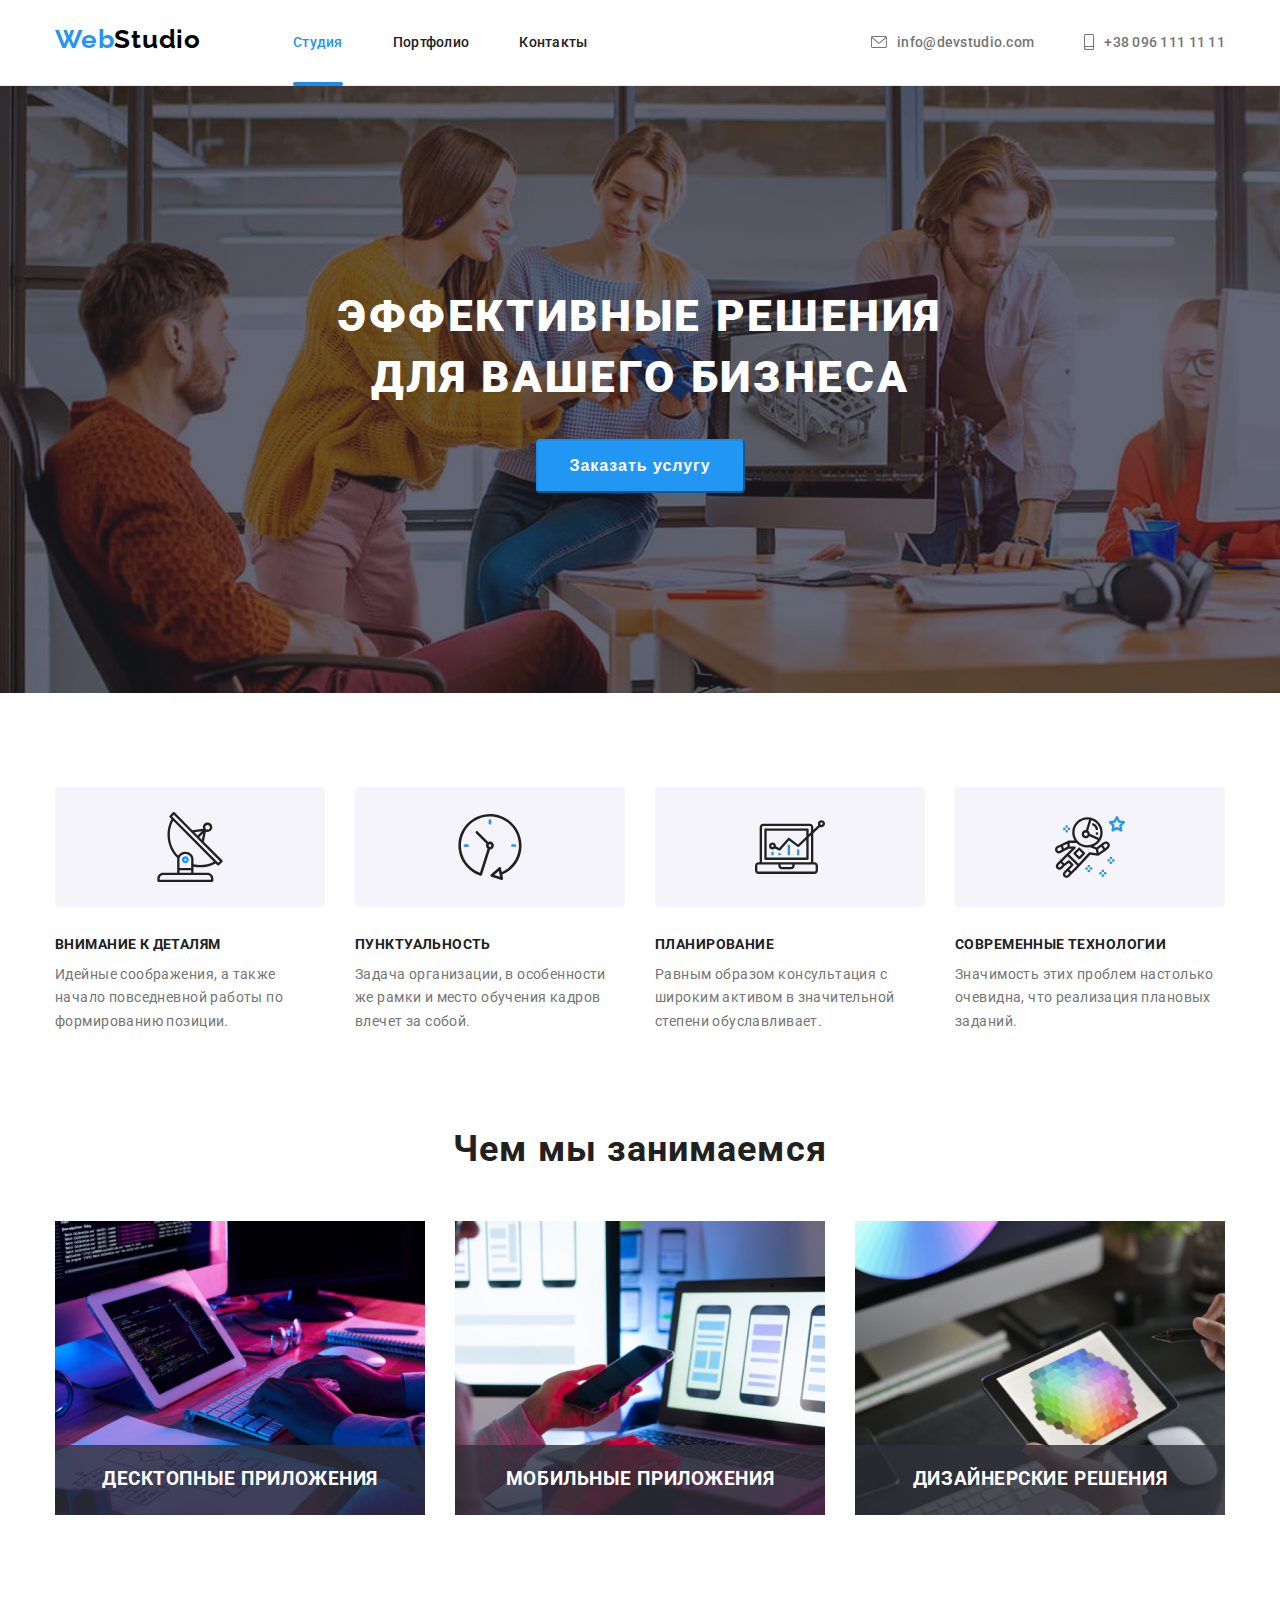
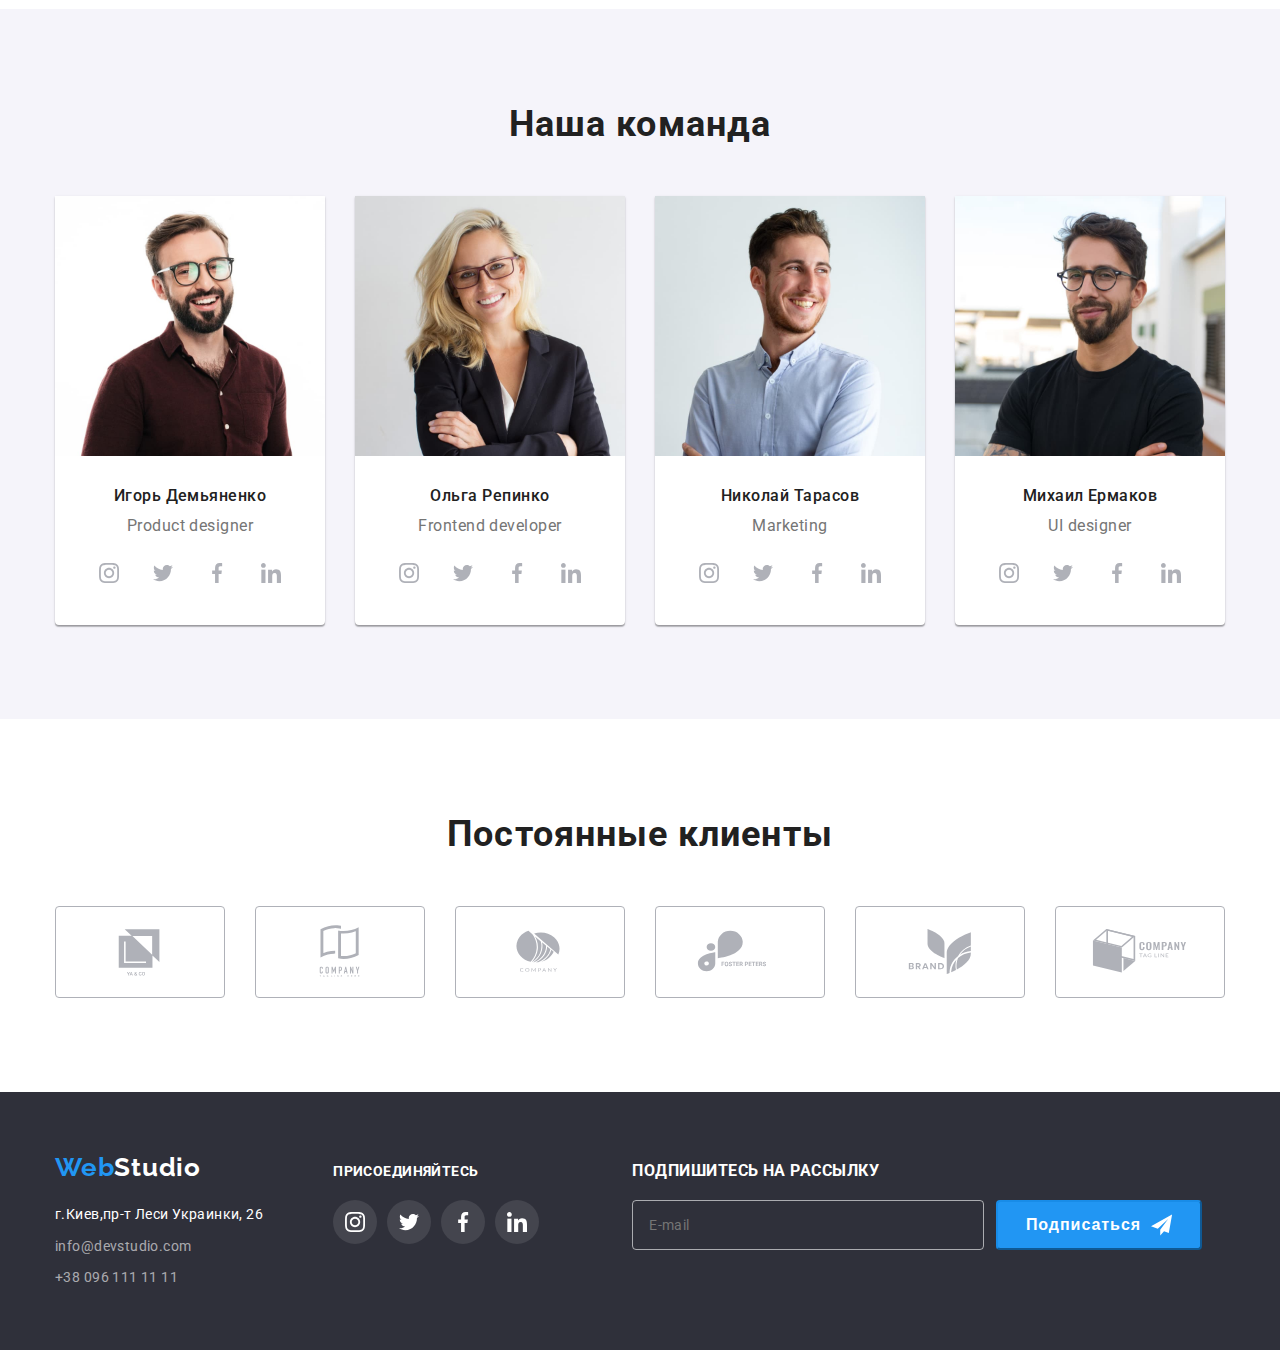
==== index.html @ 0845c8c3 "copy hm6" ====
<!DOCTYPE html>
<html lang="ru">
  <head>
    <meta charset="UTF-8" />
    <meta http-equiv="X-UA-Compatible" content="IE=edge" />
    <meta name="viewport" content="width=device-width, initial-scale=1.0" />
    <title>Студия</title>
    <link rel="preconnect" href="https://fonts.googleapis.com" />
    <link rel="preconnect" href="https://fonts.gstatic.com" crossorigin />
    <link
      href="https://fonts.googleapis.com/css2?family=Raleway:wght@700&family=Roboto:wght@400;500;700;900&display=swap"
      rel="stylesheet"
    />
    <link
      rel="stylesheet"
      href="https://cdnjs.cloudflare.com/ajax/libs/modern-normalize/1.1.0/modern-normalize.min.css"
      integrity="sha512-wpPYUAdjBVSE4KJnH1VR1HeZfpl1ub8YT/NKx4PuQ5NmX2tKuGu6U/JRp5y+Y8XG2tV+wKQpNHVUX03MfMFn9Q=="
      crossorigin="anonymous"
      referrerpolicy="no-referrer"
    />
    <link rel="stylesheet" href="./css/styles.css" />
  </head>

  <body>
    <!-- HEADER and Navigation-->
    <header class="header">
      <div class="container header-container">
        <nav class="navigation">
          <a href="./index.html" lang="en" class="logo logo-accent"
            >Web<span class="logo-black-color">Studio</span></a
          >

          <ul class="navigation-list list">
            <li class="navigation-list-item">
              <a href="./index.html" class="navigation-link link active"
                >Студия</a
              >
            </li>
            <li class="navigation-list-item">
              <a href="./portfolio.html" class="navigation-link link"
                >Портфолио</a
              >
            </li>
            <li class="navigation-list-item">
              <a href="/" class="navigation-link link">Контакты</a>
            </li>
          </ul>
        </nav>
        <ul class="contacts-list list">
          <li class="contact-mail">
            <a href="mailto:info@devstudio.com" class="contact-mail-link link">
              <svg class="mail-icon" width="16" height="12">
                <use href="./images/sprite.svg#icon-envelope-hover-1"></use>
              </svg>
              info@devstudio.com</a
            >
          </li>
          <li class="contact-telephon">
            <a href="tel:+380961111111" class="contact-telephon-link link">
              <svg class="mail-icon" width="10" height="16">
                <use href="./images/sprite.svg#icon-smartphone"></use>
              </svg>
              +38 096 111 11 11</a
            >
          </li>
        </ul>
      </div>
    </header>
    <main>
      <!-- Hero section -->
      <section class="hero">
        <div class="container">
          <h1 class="main-title">
            Эффективные решения <br />
            для вашего бизнеса
          </h1>
          <button type="button" class="modal-button" data-modal-open>
            Заказать услугу
          </button>
        </div>
      </section>
      <!-- description section -->
      <section class="description section">
        <div class="container">
          <h2 class="visually-hidden">Особенности</h2>
          <ul class="description-list list">
            <li class="description-list-item">
              <div class="description-image">
                <svg class="description-icon" width="70" height="70">
                  <use href="./images/sprite.svg#icon-antenna-1-1"></use>
                </svg>
              </div>
              <h3 class="description-second-title">Внимание к деталям</h3>
              <p class="description-text">
                Идейные соображения, а также начало повседневной работы по
                формированию позиции.
              </p>
            </li>
            <li class="description-list-item">
              <div class="description-image">
                <svg class="description-icon" width="66" height="70">
                  <use href="./images/sprite.svg#icon-clock-1"></use>
                </svg>
              </div>
              <h3 class="description-second-title">Пунктуальность</h3>
              <p class="description-text">
                Задача организации, в особенности же рамки и место обучения
                кадров влечет за собой.
              </p>
            </li>
            <li class="description-list-item">
              <div class="description-image">
                <svg class="description-icon" width="70" height="70">
                  <use href="./images/sprite.svg#icon-diagram-1"></use>
                </svg>
              </div>
              <h3 class="description-second-title">Планирование</h3>
              <p class="description-text">
                Равным образом консультация с широким активом в значительной
                степени обуславливает.
              </p>
            </li>
            <li class="description-list-item">
              <div class="description-image">
                <svg class="description-icon" width="70" height="70">
                  <use href="./images/sprite.svg#icon-astronaut-1"></use>
                </svg>
              </div>
              <h3 class="description-second-title">Современные технологии</h3>
              <p class="description-text">
                Значимость этих проблем настолько очевидна, что реализация
                плановых заданий.
              </p>
            </li>
          </ul>
        </div>
      </section>
      <!-- About us -->
      <section class="about section">
        <div class="container">
          <h2 class="about-title">Чем мы занимаемся</h2>
          <ul class="about-list list">
            <li class="about-list-photo">
              <a href="" class="about-link">
                <img
                  class="about-img"
                  src="./images/box1.jpg"
                  width="370"
                  alt="Десктопные приложения"
                />

                <h3 class="about-overlay">Десктопные приложения</h3>
              </a>
            </li>
            <li class="about-list-photo">
              <a href="" class="about-link">
                <img
                  class="about-img"
                  src="./images/box2.jpg"
                  width="370"
                  alt="Мобильные приложения"
                />

                <h3 class="about-overlay">Мобильные приложения</h3>
              </a>
            </li>
            <li class="about-list-photo">
              <a href="" class="about-link">
                <img
                  class="about-img"
                  src="./images/box3.jpg"
                  width="370"
                  alt="Вебдизайн"
                />

                <h3 class="about-overlay">Дизайнерские решения</h3>
              </a>
            </li>
          </ul>
        </div>
      </section>
      <!-- Team members -->
      <section class="team section">
        <div class="container">
          <h2 class="team-title">Наша команда</h2>
          <ul class="team-list list">
            <li class="team-member-photo">
              <img
                src="./images/img1.jpg"
                width="270"
                height="260"
                alt="Фотография сотрудника"
              />
              <div class="team-under-photo-content">
                <h3 class="team-member-name">Игорь Демьяненко</h3>
                <p lang="en" class="team-member-profesion">Product designer</p>
                <div>
                  <ul class="social-icon-in-card list">
                    <li class="social-icon-item">
                      <a class="social-icon-link" href="">
                        <svg class="social-icon" width="20" height="20">
                          <use
                            href="./images/sprite.svg#icon-instagram-2"
                          ></use>
                        </svg>
                      </a>
                    </li>
                    <li class="social-icon-item">
                      <a class="social-icon-link" href="">
                        <svg class="social-icon" width="20" height="20">
                          <use href="./images/sprite.svg#icon-twitter-1"></use>
                        </svg>
                      </a>
                    </li>
                    <li class="social-icon-item">
                      <a class="social-icon-link" href="">
                        <svg class="social-icon" width="20" height="20">
                          <use
                            href="./images/sprite.svg#icon-facebook-1-1"
                          ></use>
                        </svg>
                      </a>
                    </li>

                    <li class="social-icon-item">
                      <a class="social-icon-link" href="">
                        <svg class="social-icon" width="20" height="20">
                          <use href="./images/sprite.svg#icon-linkedin-1"></use>
                        </svg>
                      </a>
                    </li>
                  </ul>
                </div>
              </div>
            </li>
            <li class="team-member-photo">
              <img
                src="./images/img2.jpg"
                width="270"
                height="260"
                alt="Фотография сотрудника"
              />
              <div class="team-under-photo-content">
                <h3 class="team-member-name">Ольга Репинко</h3>
                <p lang="en" class="team-member-profesion">
                  Frontend developer
                </p>
                <div>
                  <ul class="social-icon-in-card list">
                    <li class="social-icon-item">
                      <a class="social-icon-link" href="">
                        <svg class="social-icon" width="20" height="20">
                          <use
                            href="./images/sprite.svg#icon-instagram-2"
                          ></use>
                        </svg>
                      </a>
                    </li>
                    <li class="social-icon-item">
                      <a class="social-icon-link" href="">
                        <svg class="social-icon" width="20" height="20">
                          <use href="./images/sprite.svg#icon-twitter-1"></use>
                        </svg>
                      </a>
                    </li>
                    <li class="social-icon-item">
                      <a class="social-icon-link" href="">
                        <svg class="social-icon" width="20" height="20">
                          <use
                            href="./images/sprite.svg#icon-facebook-1-1"
                          ></use>
                        </svg>
                      </a>
                    </li>

                    <li class="social-icon-item">
                      <a class="social-icon-link" href="">
                        <svg class="social-icon" width="20" height="20">
                          <use href="./images/sprite.svg#icon-linkedin-1"></use>
                        </svg>
                      </a>
                    </li>
                  </ul>
                </div>
              </div>
            </li>
            <li class="team-member-photo">
              <img
                src="./images/img3.jpg"
                width="270"
                height="260"
                alt="Фотография сотрудника"
              />
              <div class="team-under-photo-content">
                <h3 class="team-member-name">Николай Тарасов</h3>
                <p lang="en" class="team-member-profesion">Marketing</p>
                <div>
                  <ul class="social-icon-in-card list">
                    <li class="social-icon-item">
                      <a class="social-icon-link" href="">
                        <svg class="social-icon" width="20" height="20">
                          <use
                            href="./images/sprite.svg#icon-instagram-2"
                          ></use>
                        </svg>
                      </a>
                    </li>
                    <li class="social-icon-item">
                      <a class="social-icon-link" href="">
                        <svg class="social-icon" width="20" height="20">
                          <use href="./images/sprite.svg#icon-twitter-1"></use>
                        </svg>
                      </a>
                    </li>
                    <li class="social-icon-item">
                      <a class="social-icon-link" href="">
                        <svg class="social-icon" width="20" height="20">
                          <use
                            href="./images/sprite.svg#icon-facebook-1-1"
                          ></use>
                        </svg>
                      </a>
                    </li>

                    <li class="social-icon-item">
                      <a class="social-icon-link" href="">
                        <svg class="social-icon" width="20" height="20">
                          <use href="./images/sprite.svg#icon-linkedin-1"></use>
                        </svg>
                      </a>
                    </li>
                  </ul>
                </div>
              </div>
            </li>
            <li class="team-member-photo">
              <img
                src="./images/img4.jpg"
                width="270"
                height="260"
                alt="Фотография сотрудника"
              />
              <div class="team-under-photo-content">
                <h3 class="team-member-name">Михаил Ермаков</h3>
                <p lang="en" class="team-member-profesion">UI designer</p>
                <ul class="social-icon-in-card list">
                  <li class="social-icon-item">
                    <a class="social-icon-link" href="">
                      <svg class="social-icon" width="20" height="20">
                        <use href="./images/sprite.svg#icon-instagram-2"></use>
                      </svg>
                    </a>
                  </li>
                  <li class="social-icon-item">
                    <a class="social-icon-link" href="">
                      <svg class="social-icon" width="20" height="20">
                        <use href="./images/sprite.svg#icon-twitter-1"></use>
                      </svg>
                    </a>
                  </li>
                  <li class="social-icon-item">
                    <a class="social-icon-link" href="">
                      <svg class="social-icon" width="20" height="20">
                        <use href="./images/sprite.svg#icon-facebook-1-1"></use>
                      </svg>
                    </a>
                  </li>

                  <li class="social-icon-item">
                    <a class="social-icon-link" href="">
                      <svg class="social-icon" width="20" height="20">
                        <use href="./images/sprite.svg#icon-linkedin-1"></use>
                      </svg>
                    </a>
                  </li>
                </ul>
              </div>
            </li>
          </ul>
        </div>
      </section>
      <!-- Our clients section -->

      <section class="our-clients section">
        <div class="container">
          <h2 class="our-clients-title">Постоянные клиенты</h2>

          <ul class="clients-list list">
            <li class="client-icon-item">
              <a class="client-icon-link" href="">
                <svg class="client-icon" width="106" height="60">
                  <use href="./images/sprite.svg#icon-Logo1"></use>
                </svg>
              </a>
            </li>
            <li class="client-icon-item">
              <a class="client-icon-link" href="">
                <svg class="client-icon" width="106" height="60">
                  <use href="./images/sprite.svg#icon-Logo2"></use>
                </svg>
              </a>
            </li>
            <li class="client-icon-item">
              <a class="client-icon-link" href="">
                <svg class="client-icon" width="106" height="60">
                  <use href="./images/sprite.svg#icon-Logo3"></use>
                </svg>
              </a>
            </li>
            <li class="client-icon-item">
              <a class="client-icon-link" href="">
                <svg class="client-icon" width="106" height="60">
                  <use href="./images/sprite.svg#icon-Logo4"></use>
                </svg>
              </a>
            </li>

            <li class="client-icon-item">
              <a class="client-icon-link" href="">
                <svg class="client-icon" width="106" height="60">
                  <use href="./images/sprite.svg#icon-Logo5"></use>
                </svg>
              </a>
            </li>

            <li class="client-icon-item">
              <a class="client-icon-link" href="">
                <svg class="client-icon" width="106" height="60">
                  <use href="./images/sprite.svg#icon-Logo6"></use>
                </svg>
              </a>
            </li>
          </ul>
        </div>
      </section>
    </main>
    <!-- Footer -->
    <footer class="footer">
      <div class="footer-container container">
        <div>
          <a href="./index.html" lang="en" class="logo-footer link logo-accent"
            >Web<span class="logo-white-color">Studio</span></a
          >

          <address class="footer-address">
            <ul class="address-list list">
              <li class="address-link">
                <a href="https://goo-gl.me/G8uBm" class="address link"
                  >г.Киев,пр-т Леси Украинки, 26</a
                >
              </li>
              <li class="mail">
                <a
                  href="mailto:info@devstudio.com"
                  class="footer-contact-mail-link link"
                  >info@devstudio.com</a
                >
              </li>
              <li class="phone-number">
                <a href="tel:+380961111111" class="phone-number link"
                  >+38 096 111 11 11</a
                >
              </li>
            </ul>
          </address>
        </div>
        <div class="footer-social">
          <p class="footer-social-title">ПРИСОЕДИНЯЙТЕСЬ</p>

          <ul class="social-icon-in-card list">
            <li class="footer-social-icon-item">
              <a class="footer-social-icon-link" href="">
                <svg class="footer-social-icon" width="20" height="20">
                  <use href="./images/sprite.svg#icon-instagram-2"></use>
                </svg>
              </a>
            </li>
            <li class="social-icon-item">
              <a class="footer-social-icon-link" href="">
                <svg class="footer-social-icon" width="20" height="20">
                  <use href="./images/sprite.svg#icon-twitter-1"></use>
                </svg>
              </a>
            </li>
            <li class="social-icon-item">
              <a class="footer-social-icon-link" href="">
                <svg class="footer-social-icon" width="20" height="20">
                  <use href="./images/sprite.svg#icon-facebook-1-1"></use>
                </svg>
              </a>
            </li>

            <li class="social-icon-item">
              <a class="footer-social-icon-link" href="">
                <svg class="footer-social-icon" width="20" height="20">
                  <use href="./images/sprite.svg#icon-linkedin-1"></use>
                </svg>
              </a>
            </li>
          </ul>
        </div>
        <div class="footer-form-mail-container">
          <form class="">
            <p class="footer-form-title">Подпишитесь на рассылку</p>
            <div class="footer-form-container">
              <input
                name="email"
                class="footer-contact-form-input"
                type="email"
                id="email"
                placeholder="E-mail"
              />
              <button class="footer-btn-submit" type="submit">
                Подписаться

                <svg class="footer-btn-icon" width="24" height="22">
                  <use href="./images/sprite.svg#icon-icon-send"></use>
                </svg>
              </button>
            </div>
          </form>
        </div>
      </div>
    </footer>

    <!-- BACKDROP-MODAL-BATTON -->
    <div class="backdrop is-hidden" data-modal>
      <div class="modal">
        <button type="button" class="modal-close-btn" data-modal-close>
          <svg class="modal-close-icon" width="18" height="18">
            <use href="./images/sprite.svg#close-icon"></use>
          </svg>
        </button>

        <form class="contact-form">
          <p class="contact-form-main-title">
            Оставьте свои данные, мы вам перезвоним
          </p>
          <label class="contact-form-field">
            <span class="contact-form-title">Имя</span>
            <span class="contact-form-input-wrapper">
              <input name="user_name" class="contact-form-input" type="text" />
              <svg class="user-name-icon" width="18" height="18">
                <use href="./images/sprite.svg#icon-person-form"></use>
              </svg>
            </span>
          </label>
          <label class="contact-form-field">
            <span class="contact-form-title">Телефон</span>
            <span class="contact-form-input-wrapper">
              <input name="user_phone" class="contact-form-input" type="tel" />
              <svg class="user-name-icon" width="18" height="18">
                <use href="./images/sprite.svg#icon-phone-contact-form"></use>
              </svg>
            </span>
          </label>

          <label class="contact-form-field">
            <span class="contact-form-title">Почта</span>
            <span class="contact-form-input-wrapper">
              <input name="email" class="contact-form-input" type="email" />
              <svg class="user-name-icon" width="18" height="18">
                <use href="./images/sprite.svg#icon-mail-contact"></use>
              </svg>
            </span>
          </label>
          <label class="contact-form-textarea">
            <span class="contact-form-textarea-text">Комментарий</span>
            <textarea
              name="user_message"
              class="contact-form-message"
              placeholder="Введите текст"
            ></textarea>
          </label>
          <div class="contact-form-checkbox-wrapper">
            <input
              name="accept-policy"
              type="checkbox"
              class="contact-form-checkbox visually-hidden"
              id="policy-checkbox"
              required
            />
            <label for="policy-checkbox" class="contact-form-checkbox-label">
              Соглашаюсь с рассылкой и принимаю &nbsp;<a
                href=""
                class="contact-checkbox-agreement"
                >Условия договора</a
              >
            </label>
          </div>

          <button type="submit" class="contact-form-btn">Отправить</button>
        </form>
      </div>
    </div>
    <script src="./js/modal.js"></script>
  </body>
</html>
---- css/styles.css ----
html {
  box-sizing: border-box;
}

*,
*::before,
*::after {
  box-sizing: inherit;
}

:root {
  --main-text-color: #212121;
  --text-color: #757575;
  --accent-text-color: #2196f3;
  --accent-hover-color: #188ce8;
  --white-text-color: #ffffff;
  --button-bg-grey-color: #f5f4fa;
  --main-bg-color: #fffffff;
  --secondary-bg-color: #f5f4fa;
  --bg-grey-color: #2f303a;
  --border-color: #eeeeee;
  --social-icon-color: #afb1b8;
  --social-bg-lighte-color: #fff;
}

body {
  margin: 0;
  color: var(--main-text-color);
  font-family: Roboto, sans-serif;
}

h1,
h2,
h3,
p {
  margin-top: 0;
  margin-bottom: 0;
}

ul,
ol {
  margin-top: 0;
  margin-bottom: 0;
  padding-left: 0;
}

img {
  display: block;
  max-width: 100%;
  height: auto;
}

.list {
  list-style: none;
}

.link {
  text-decoration: none;
}

.container {
  width: 1200px;
  padding-left: 15px;
  padding-right: 15px;
  margin-left: auto;
  margin-right: auto;
}

.section {
  padding-top: 94px;
  padding-bottom: 94px;
}

/* section header */
.header {
  border-bottom: 1px solid #ececec;
}

.header-container {
  display: flex;
  align-items: center;
}

.navigation {
  display: flex;
}

.navigation-list {
  display: flex;
  align-items: center;
}

.navigation-link {
  padding-top: 32px;
  padding-bottom: 32px;
}

.logo {
  font-family: Raleway, sans-serif;
  font-weight: 700;
  font-size: 26px;
  line-height: 1.19;
  text-decoration: none;
  letter-spacing: 0.03em;
  margin-right: 92px;
  padding-top: 24px;
  padding-bottom: 24px;
}

.logo-accent {
  color: var(--accent-text-color);
  transition: color 250ms cubic-bezier(0.4, 0, 0.2, 1);
}

.logo-accent:hover {
  color: var(--accent-hover-color);
}

.logo-black-color {
  color: #000000;
}

.navigation-link {
  font-weight: 500;
  font-size: 14px;
  line-height: 1.4;
  letter-spacing: 0.02em;
  color: var(--main-text-color);
  transition: color 250ms cubic-bezier(0.4, 0, 0.2, 1);
}

.active {
  color: var(--accent-text-color);

}

.navigation-link:hover {
  color: var(--accent-text-color);
}

.navigation-link:focus {
  color: var(--accent-text-color);
}

.navigation-list-item:not(:last-child) {
  margin-right: 50px;
}

.navigation-list-item {
  display: block;
  position: relative;
  padding-top: 32px;
  padding-bottom: 32px;

}

.navigation-link.active::after {
  content: "";
  display: block;
  position: absolute;
  bottom: 0;
  left: 0;
  width: 100%;
  height: 4px;
  background-color: var(--accent-hover-color);
  border-radius: 2px;
  transform: translateY(1px);
}

.contacts-list {
  display: flex;
  align-items: center;
  margin-left: auto;
}

.contact-mail {
  display: flex;
  align-items: center;
  margin-right: 50px;

}

.contact-telephon {
  display: flex;
  display: block;
  box-sizing: border-box;
  align-items: center;
}

.contact-telephon-link {
  display: flex;
  justify-content: center;
  align-items: center;
  font-weight: 500;
  font-size: 14px;
  line-height: 1.4;
  letter-spacing: 0.02em;
  color: var(--text-color);
  padding-top: 32px;
  padding-bottom: 32px;
  transition: color 250ms cubic-bezier(0.4, 0, 0.2, 1);
}

.contact-mail-link {
  display: flex;
  justify-content: center;
  align-items: center;
  font-weight: 500;
  font-size: 14px;
  line-height: 1.4;
  letter-spacing: 0.02em;
  color: var(--text-color);
  padding-top: 32px;
  padding-bottom: 32px;
  transition: color 250ms cubic-bezier(0.4, 0, 0.2, 1);
}

.mail-icon {

  margin-right: 10px;
  fill: currentColor;
}

.contact-mail-link:hover,
:focus {
  color: var(--accent-text-color);
}

.contact-telephon-link:hover,
:focus {
  color: var(--accent-text-color);
}

/* hero section */
.hero {
  max-width: 1600px;
  margin-top: 0;
  margin-left: auto;
  margin-right: auto;
  padding: 200px 0;
  background-image: linear-gradient(rgba(47, 48, 58, 0.4),
      rgba(47, 48, 58, 0.4)),
    url("../images/Img5.jpg");
  background-size: cover;
  background-color: #c4c4c4;
}

.main-title {
  font-weight: 900;
  font-size: 44px;
  line-height: 1.4;
  text-align: center;
  letter-spacing: 0.06em;
  text-transform: uppercase;
  color: var(--white-text-color);
  min-width: 696px;
  margin-bottom: 30px;
}

.modal-button {
  min-width: 200px;
  padding: 10px 32px;
  font-weight: 700;
  font-size: 16px;
  line-height: 1.9;
  align-items: center;
  text-align: center;
  letter-spacing: 0.06em;
  color: var(--white-text-color);
  background-color: var(--accent-text-color);
  cursor: pointer;
  border-radius: 4px;
  border-color: var(--accent-hover-color);
  display: flex;
  margin-left: auto;
  margin-right: auto;
  transition: background-color 250ms cubic-bezier(0.4, 0, 0.2, 1);
}

.modal-button:hover {
  background-color: var(--accent-hover-color);
}

/* description section */

.description-second-title {
  font-weight: 700;
  font-size: 14px;
  line-height: 1.1;
  letter-spacing: 0.03em;
  text-transform: uppercase;
  color: var(--main-text-color);
  margin-bottom: 10px;
}

.description-image {

  display: block;
  display: flex;
  justify-content: center;
  align-items: center;
  width: 270px;
  height: 120px;
  background-color: var(--secondary-bg-color);
  border-radius: 4px;
  margin-bottom: 30px;
}

.description-text {
  font-size: 14px;
  line-height: 1.7;
  letter-spacing: 0.03em;
  color: var(--text-color);
}

.description-list {
  display: flex;
}

.description-list-item {

  flex-basis: calc((100% - 120px) / 4);
}

.description-list-item:last-child {
  margin-right: 0px;
}

.description-list-item:not(:last-child) {
  margin-right: 30px;
}

/* SECTION ABOUT */

.about {
  padding-top: 0;
}

.about-title,
.team-title,
.our-clients-title {
  font-weight: 700;
  font-size: 36px;
  line-height: 1.2;
  text-align: center;
  letter-spacing: 0.03em;
  color: var(--main-text-color);
  margin-bottom: 50px;
}

.about-list {
  display: flex;
  justify-content: space-between;
  cursor: pointer;
}

.about-img {
  display: block;
  max-width: 100%;
  height: auto;

}

.about-list-photo:not(:last-child) {
  margin-right: 30px;
}

.about-list-photo {
  position: relative;
}

.about-overlay {
  position: absolute;
  display: flex;
  justify-content: center;
  align-items: center;
  width: 100%;
  height: 70px;
  bottom: 0;
  font-style: normal;
  font-weight: 700;
  line-height: 1.14;
  text-align: center;
  letter-spacing: 0.03em;
  text-transform: uppercase;
  color: var(--white-text-color);
  background: rgba(47, 48, 58, 0.8);
}

/* team members */
.team-list {
  display: flex;
  flex-wrap: wrap;
  margin-left: -30px;
  margin-top: -30px;
  padding: 0;
}

.team-member-photo {
  flex-basis: calc((100% - 120px) / 4);
  margin-left: 30px;
  margin-top: 30px;
  background-color: white;
  box-shadow: 0px 1px 3px rgba(0, 0, 0, 0.12), 0px 1px 1px rgba(0, 0, 0, 0.14),
    0px 2px 1px rgba(0, 0, 0, 0.2);
  border-radius: 0px 0px 4px 4px;
}

.team-teatle {
  margin-bottom: 50px;
}

.team-member-name {
  font-weight: 500;
  font-size: 16px;
  line-height: 1.2;
  letter-spacing: 0.03em;
  text-align: center;
  color: var(--main-text-color);
  margin-bottom: 10px;
}

.team-member-profesion {
  font-size: 16px;
  line-height: 1.2;
  letter-spacing: 0.03em;
  text-align: center;
  color: var(--text-color);
  margin-bottom: 16px;
}

.team-under-photo-content {
  padding: 30px 32px;
}

.team {
  background-color: var(--secondary-bg-color);
}

.social-icon-in-card {
  display: flex;
  width: 206px;
  margin: 0 auto;
  justify-content: space-between;
}

.social-icon-link {
  display: flex;
  justify-content: center;
  align-items: center;
  width: 44px;
  height: 44px;
  background-color: var(--white-text-color);
  border-radius: 50%;
  color: var(--social-icon-color);
  transition: color 250ms cubic-bezier(0.4, 0, 0.2, 1), background-color 250ms cubic-bezier(0.4, 0, 0.2, 1);
}

.social-icon {
  fill: currentColor;
}

.social-icon-link:hover,
.social-icon-link:focus {
  color: var(--white-text-color);
  background-color: var(--accent-hover-color);
}

/* our clients section */
.clients-list {
  display: flex;
  justify-content: space-between;
}

.client-icon-link {
  display: flex;
  justify-content: center;
  align-items: center;
  width: 170px;
  height: 92px;
  align-items: center;
  color: var(--social-icon-color);
  border: 1px solid var(--social-icon-color);
  border-radius: 4px;
  transition: color 250ms cubic-bezier(0.4, 0, 0.2, 1), border 250ms cubic-bezier(0.4, 0, 0.2, 1);
}

.client-icon {
  fill: currentColor;
}

.client-icon-link:hover,
.client-icon-link:focus {
  color: var(--accent-hover-color);
  border: 1px solid var(--accent-hover-color);
}


.client-icon-item:not(:last-child) {
  margin-right: 30px;
}

/* footer */
.footer {
  padding: 60px 0;
  background-color: var(--bg-grey-color);

}

.footer-container {
  display: flex;
  align-items: baseline;
  padding: 0 15px;
  margin: 0 auto;
}

.address {
  font-size: 14px;
  line-height: 1.7;
  letter-spacing: 0.03em;
  color: var(--white-text-color);
  font-style: normal;
  min-width: 230px;
  transition: color 250ms cubic-bezier(0.4, 0, 0.2, 1);
}

.address-link {
  display: inline-block;
  margin-bottom: 8px;
}

.mail {
  font-style: normal;
  font-size: 14px;
  line-height: 1.7;
  letter-spacing: 0.03em;
  color: rgba(255, 255, 255, 0.6);
  margin-bottom: 8px;
  transition: color 250ms cubic-bezier(0.4, 0, 0.2, 1);
}

.footer-contact-mail-link {
  font-family: Roboto;
  font-style: normal;
  font-size: 14px;
  line-height: 1.7;
  letter-spacing: 0.03em;
  color: rgba(255, 255, 255, 0.6);
  margin-bottom: 8px;
  transition: color 250ms cubic-bezier(0.4, 0, 0.2, 1);
}

.phone-number {
  font-style: normal;
  font-size: 14px;
  line-height: 1.7;
  letter-spacing: 0.03em;
  color: rgba(255, 255, 255, 0.6);
  margin-bottom: 8px;
}

.phone-number {
  margin-bottom: 0px;
  transition: color 250ms cubic-bezier(0.4, 0, 0.2, 1);
}

.address-list {
  display: block;
}

.address-list,
.mail {
  align-content: space-around;
}

a.logo.link {
  display: block;
}

.logo-footer {
  font-family: Raleway, sans-serif;
  font-weight: 700;
  font-size: 26px;
  line-height: 1.19;
  text-decoration: none;
  letter-spacing: 0.03em;
  display: block;
  margin-bottom: 20px;
}

.logo-white-color {
  color: var(--white-text-color);
}

.address:hover {
  color: var(--accent-hover-color);
}

.mail:hover {
  color: var(--accent-hover-color);
}

.phone-number:hover {
  color: var(--accent-hover-color);
}

.address:focus {
  color: var(--accent-hover-color);
}

.footer-contact-mail-link:hover,
.footer-contact-mail-link:focus {
  color: var(--accent-hover-color);
}

.mail:focus {
  color: var(--accent-hover-color);
}

.phone-number:focus {
  color: var(--accent-hover-color);
}

.footer-social {
  margin-left: 70px;
}

.footer-social-title {
  font-weight: 700;
  font-size: 14px;
  line-height: 1.14;
  letter-spacing: 0.03em;
  text-transform: uppercase;
  color: var(--white-text-color);

  margin-bottom: 20px;
}


.footer-social-icon-link {
  display: flex;
  justify-content: center;
  align-items: center;
  width: 44px;
  height: 44px;
  background-color: rgba(255, 255, 255, 0.1);
  border-radius: 50%;
  transition: background-color 250ms cubic-bezier(0.4, 0, 0.2, 1);

}

.footer-social-icon {
  color: var(--white-text-color);
}

.footer-social-icon-link {
  fill: currentColor;
}


.footer-social-icon-link:hover,
.footer-social-icon-link:focus {

  background-color: var(--accent-hover-color)
}

/* END FOOTER */
/* MODAL window */
.backdrop {
  position: fixed;
  top: 0;
  left: 0;
  width: 100vw;
  height: 100vh;
  background-color: rgba(0, 0, 0, 0.2);
  transition: opacity 250ms linear,
    visibility 250ms linear;
}

.backdrop.is-hidden {
  opacity: 0;
  visibility: hidden;
  pointer-events: none;

}

.modal {
  position: absolute;
  top: 50%;
  left: 50%;
  transform: translate(-50%, -50%);
  width: 528px;
  height: 580px;
  background-color: #fff;
  padding: 40px;

}

.modal-close-btn {
  position: absolute;
  top: 8px;
  right: 8px;
  display: flex;
  justify-content: center;
  align-items: center;
  width: 30px;
  height: 30px;
  border-radius: 50%;
  border: 1px solid rgba(0, 0, 0, 0.1);
  background-color: transparent;
  padding: 0;
  cursor: pointer;

}

.contact-form-field {
  display: block;
  margin-bottom: 10px;
}

.contact-form-input-wrapper {
  position: relative;
  display: block;
  margin-top: 6px;
}

.contact-form-input {
  width: 100%;
  height: 40px;
  padding-left: 42px;
  border: 1px solid rgba(33, 33, 33, 0.2);
  box-sizing: border-box;
  border-radius: 4px;
  color: var(--main-text-color);
  cursor: pointer;
  transition: border-color 250ms linear;
}

.contact-form-input:focus {
  outline: none;
  border-color: var(--accent-hover-color);
  fill: var(--accent-hover-color);
}

.contact-form-main-title {
  font-style: normal;
  font-weight: 700;
  line-height: 1.15;
  font-size: 20px;
  text-align: center;
  letter-spacing: 0.03em;
  margin-bottom: 12px;
 
}

.contact-form-title {
  font-style: normal;
  font-weight: 400;
  font-size: 12px;
  line-height: 1.17;
  letter-spacing: 0.01em;
  margin-bottom: 4px;
  color: var(--text-color);

}

.user-name-icon {
  position: absolute;
  top: 50%;
  left: 12px;
  transform: translateY(-50%);
  color: currentColor;
  transition: border-color 250ms linear;
}

.contact-form-input:focus+.user-name-icon {
  border-color: var(--accent-hover-color);
  fill: var(--accent-hover-color);
}

.contact-form-textarea{
  display: block;
  margin-bottom: 20px;
 
}

.contact-form-textarea-text {
  display: block;
  margin-bottom: 4px;
  color: var(--text-color)
}

.contact-form-message {
  width: 100%;
  height: 120px;
  padding: 12px 16px;
  margin-top: 4px;
  resize: none;
  border: 1px solid rgba(33, 33, 33, 0.2);
  box-sizing: border-box;
  border-radius: 4px;
  transition: border-color 250ms linear;
  cursor: pointer;
  color: var(--main-text-color);
}

.contact-form-message:focus {
  border-color: var(--accent-hover-color);
  outline: none;
}

.contact-form-checkbox-label {
  display: flex;
  align-items: center;
  justify-content: center;
  font-style: normal;
  font-weight: 400;
  font-size: 14px;
  line-height: 1.71;
  cursor: pointer;


}

.contact-form-checkbox:focus+.contact-form-checkbox-label::before {
  outline: 2px solid #000000
}

.contact-form-checkbox:checked+.contact-form-checkbox-label::before {
  background-image: url(../images/check.svg);
  outline: none;
}

.contact-form-checkbox-label::before {
  display: inline-block;
  width: 16px;
  height: 15px;
  outline: 2px solid #212121;
  border-radius: 3px;
  content: "";
  cursor: pointer;
  margin-right: 8px;
}

.contact-form-checkbox-wrapper {
  
}

.contact-form-btn {
  min-width: 200px;
  padding: 10px 32px;
  font-weight: 700;
  font-size: 16px;
  line-height: 1.9;
  justify-content: center;
  align-items: center;
  letter-spacing: 0.06em;
  color: var(--white-text-color);
  background-color: var(--accent-text-color);
  cursor: pointer;
  border-radius: 4px;
  border-color: var(--accent-hover-color);
  display: flex;
  margin-top: 30px;
  margin-left: auto;
  margin-right: auto;
  transition: box-shadow 250ms cubic-bezier(0.4, 0, 0.2, 1);
border: transparent;
}

.contact-form-btn:hover,
.contact-form-btn:focus {
  box-shadow: 0px 4px 4px rgba(0, 0, 0, 0.15);
}

.contact-checkbox-agreement {
  color: var(--accent-text-color);
}

/* Footer-contact-form */
.footer-form-container {
  display: flex;
  margin-left: 93px;
  width: 570px;
  height: 78px;
}

.footer-form-title {
  display: block;
  margin-left: 93px;
  margin-bottom: 20px;
  font-family: 'Roboto';
  font-style: normal;
  font-weight: 700;
  line-height: 1.14;
  letter-spacing: 0.03em;
  text-transform: uppercase;
  color: var(--white-text-color);
}

.footer-contact-form-input {
  width: 358px;
  height: 50px;
  padding: 15px 16px;
  margin-right: 12px;
  font-family: inherit;
  font-weight: 400;
  font-size: 14px;
  line-height: 1.25;
  letter-spacing: 0.03em;
  color: var(--text-color);
  border: 1px solid rgba(255, 255, 255, 0.6);
  border-radius: 4px;
  background-color: transparent;
  transition: border 250ms cubic-bezier(0.4, 0, 0.2, 1);
  cursor: pointer;
}

.footer-btn-submit {
  min-width: 200px;
  height: 50px;
  padding: 10px 28px;
  font-weight: 700;
  font-size: 16px;
  line-height: 1.9;
  justify-content: center;
  align-items: center;
  letter-spacing: 0.06em;
  color: var(--white-text-color);
  background-color: var(--accent-text-color);
  cursor: pointer;
  border-radius: 4px;
  border-color: var(--accent-hover-color);
  outline: none;
  display: flex;
  margin-left: auto;
  margin-right: auto;
  transition: box-shadow 250ms cubic-bezier(0.4, 0, 0.2, 1), background-color 250ms cubic-bezier(0.4, 0, 0.2, 1);
}

.footer-btn-submit:hover,
.footer-btn-submit:focus {
  box-shadow: 0px 4px 4px rgba(0, 0, 0, 0.15);
  background-color: var(--accent-hover-color);
}

.footer-btn-icon {
  margin-left: 10px;
  fill: currentColor;
}

/* PORTFOLIO */
/* filter */
.filter-list-container {
  display: flex;
  justify-content: center;
  margin-right: auto;
  margin-left: auto;
  margin-bottom: 50px;
}

.portfolio-list-btn {
  font-size: 16px;
  line-height: 1.6;
  letter-spacing: 0.03em;
  color: var(--main-text-color);
  cursor: pointer;
  font-family: Roboto;
  font-style: normal;
  font-weight: 500;
  font-size: 16px;
  line-height: 1.6px;
}

.filter-btn {
  font-family: Roboto;
  font-style: normal;
  font-weight: 500;
  font-size: 16px;
  line-height: 1.6;
  background-color: var(--button-bg-grey-color);
  border-color: var(--button-bg-grey-color);
  border-radius: 4px;
  border-width: 0;
  padding: 6px 22px;
  cursor: pointer;
  transition: color 250ms cubic-bezier(0.4, 0, 0.2, 1), background-color 250ms cubic-bezier(0.4, 0, 0.2, 1), box-shadow 250ms cubic-bezier(0.4, 0, 0.2, 1), border-radius 250ms cubic-bezier(0.4, 0, 0.2, 1);
}

.portfolio-list-btn:not(:last-child) {
  margin-right: 8px;
}

.active-filter-btn {
  color: var(--white-text-color);
  background-color: var(--accent-hover-color);
}

.filter-btn:hover,
.filter-btn:focus {
  color: var(--white-text-color);
  background-color: var(--accent-hover-color);
  box-shadow: 0px 3px 1px rgba(0, 0, 0, 0.1),
    0px 1px 2px rgba(0, 0, 0, 0.08),
    0px 2px 2px rgba(0, 0, 0, 0.12);
  border-radius: 4px;
}

.portfolio-filter-list {
  display: flex;
  justify-content: center;
  margin-right: auto;
  margin-left: auto;
  margin-bottom: 50px;
}

.portfolio-list-btn {
  display: flex;
  display: block;
  justify-content: center;
  margin-top: 0;
  padding-left: 0;
}

.menu-portfolio {
  padding-top: 94px;
  padding-bottom: 94px;
}

.portfolio-list-item {
  display: block;
  width: 370px;
  margin-bottom: 30px;

}

.portfolio-link-img {
  display: block;
  position: relative;
  transition: box-shadow 250ms cubic-bezier(0.4, 0, 0.2, 1);
}

.portfolio-overlay {
  position: relative;
  overflow: hidden;
}

.overlay {

  position: absolute;
  top: 0;
  left: 0;
  width: 100%;
  height: 100%;
  font-family: Roboto;
  font-style: normal;
  font-weight: 400;
  line-height: 1.6;
  letter-spacing: 0.03em;
  color: var(--white-text-color);
  background-color: rgba(33, 150, 243, 0.9);
  padding: 64px 24px;
  overflow: auto;
  transform: translateY(100%);
  transition: transform 250ms cubic-bezier(0.4, 0, 0.2, 1);
}

.portfolio-link-img:hover .overlay,
.portfolio-link-img:focus .overlay {
  transform: translate(0%);

}

.portfolio-link-img:hover {
  box-shadow: 0px 1px 1px rgba(0, 0, 0, 0.12),
    0px 4px 4px rgba(0, 0, 0, 0.06),
    1px 4px 6px rgba(0, 0, 0, 0.16);
}

.portfolio-link-img:focus {
  box-shadow: 0px 1px 1px rgba(0, 0, 0, 0.12),
    0px 4px 4px rgba(0, 0, 0, 0.06),
    1px 4px 6px rgba(0, 0, 0, 0.16);
}

.portfolio-list-title {
  font-weight: bold;
  font-size: 18px;
  line-height: 2;
  letter-spacing: 0.06em;
  color: var(--main-text-color);
  background-color: #ffffff;
  display: flex;
  flex-wrap: wrap;
  margin-bottom: 4px;
}

.portfolio-list-text {
  font-size: 16px;
  line-height: 1.9;
  letter-spacing: 0.03em;
  color: var(--text-color);
  background-color: #ffffff;
}

.portfolio-list-container {
  border-left: 1px solid var(--border-color);
  border-bottom: 1px solid var(--border-color);
  border-right: 1px solid var(--border-color);
  padding: 20px 24px;

}

.portfolio-list {
  display: flex;
  flex-wrap: wrap;
}

.portfolio-list-item:not(:nth-child(3n)) {
  margin-right: 30px;
  background-color: white;
  padding: 0;
}

.portfolio-list-item:nth-last-child(-n + 3) {
  margin-bottom: 0px;
}

.visually-hidden {
  position: absolute;
  width: 1px;
  height: 1px;
  margin: -1px;
  padding: 0;
  overflow: hidden;
  border: 0;
  clip: rect(0 0 0 0);
}
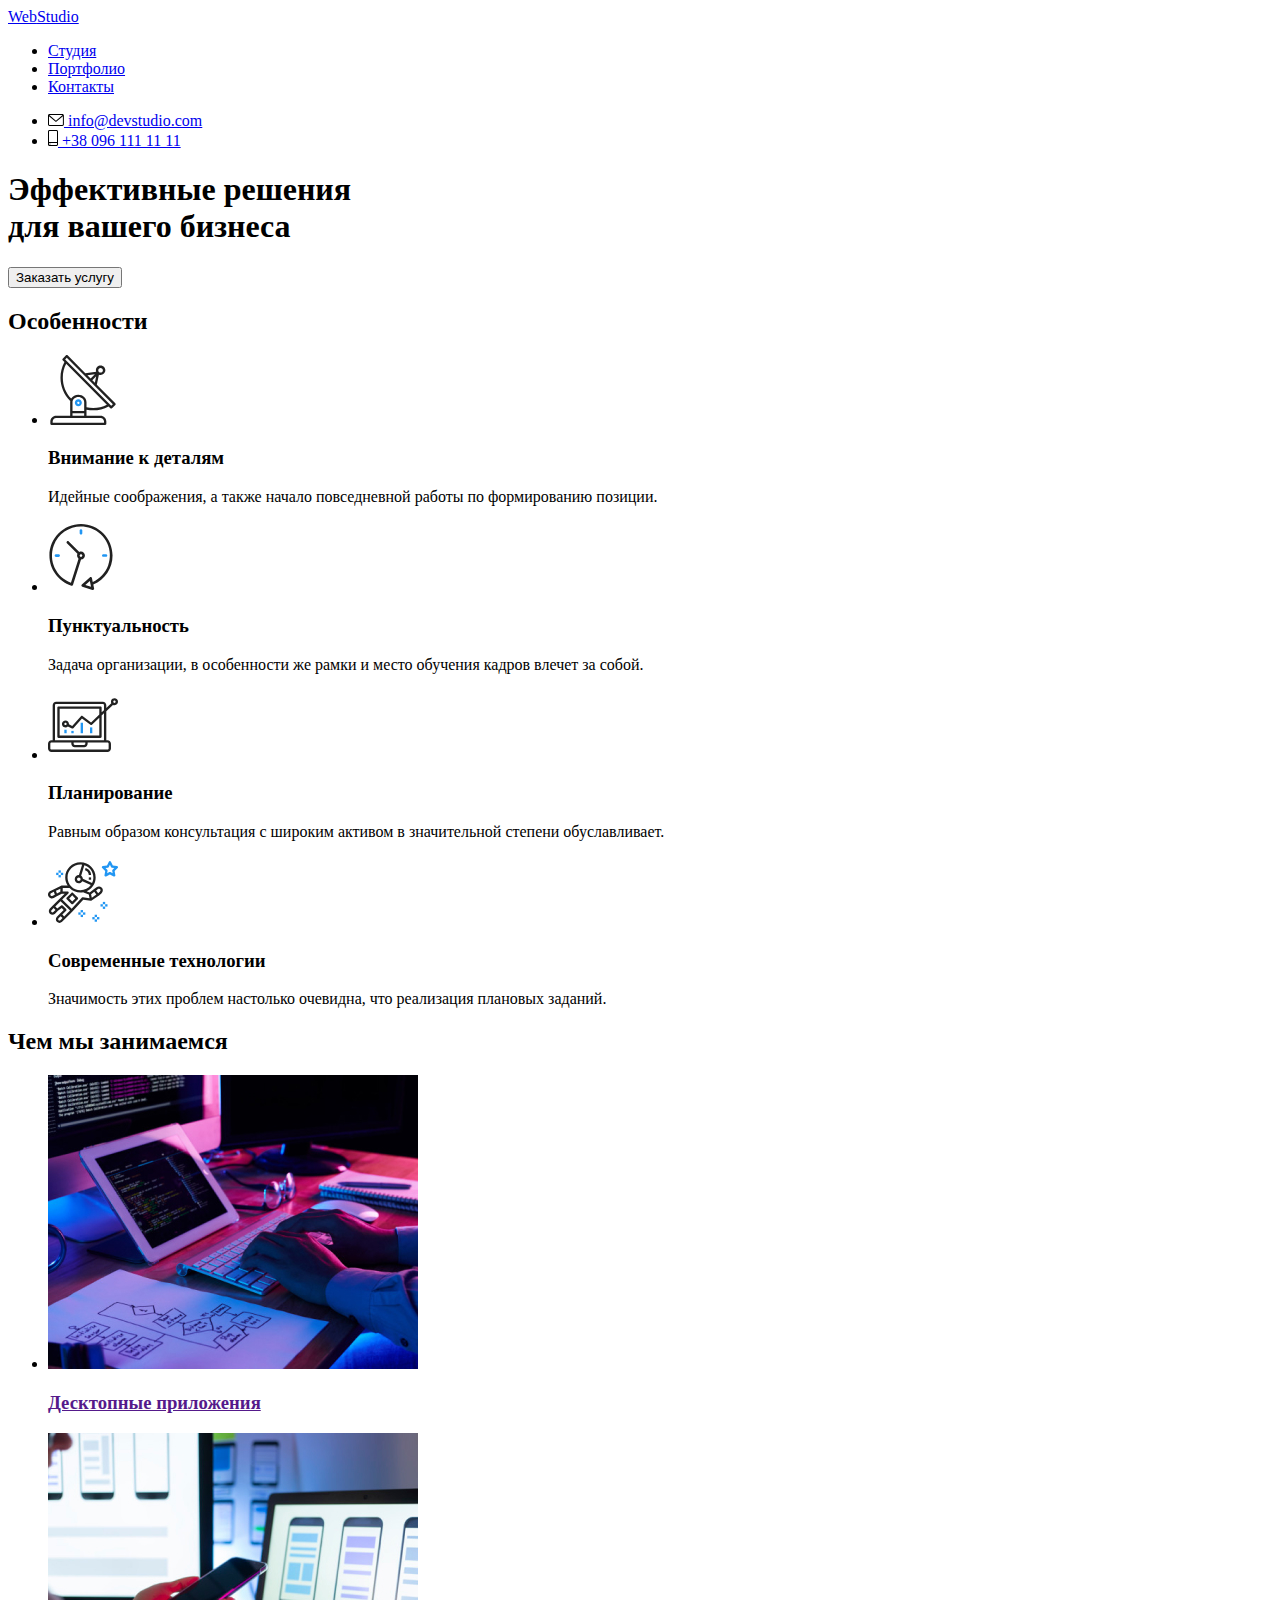
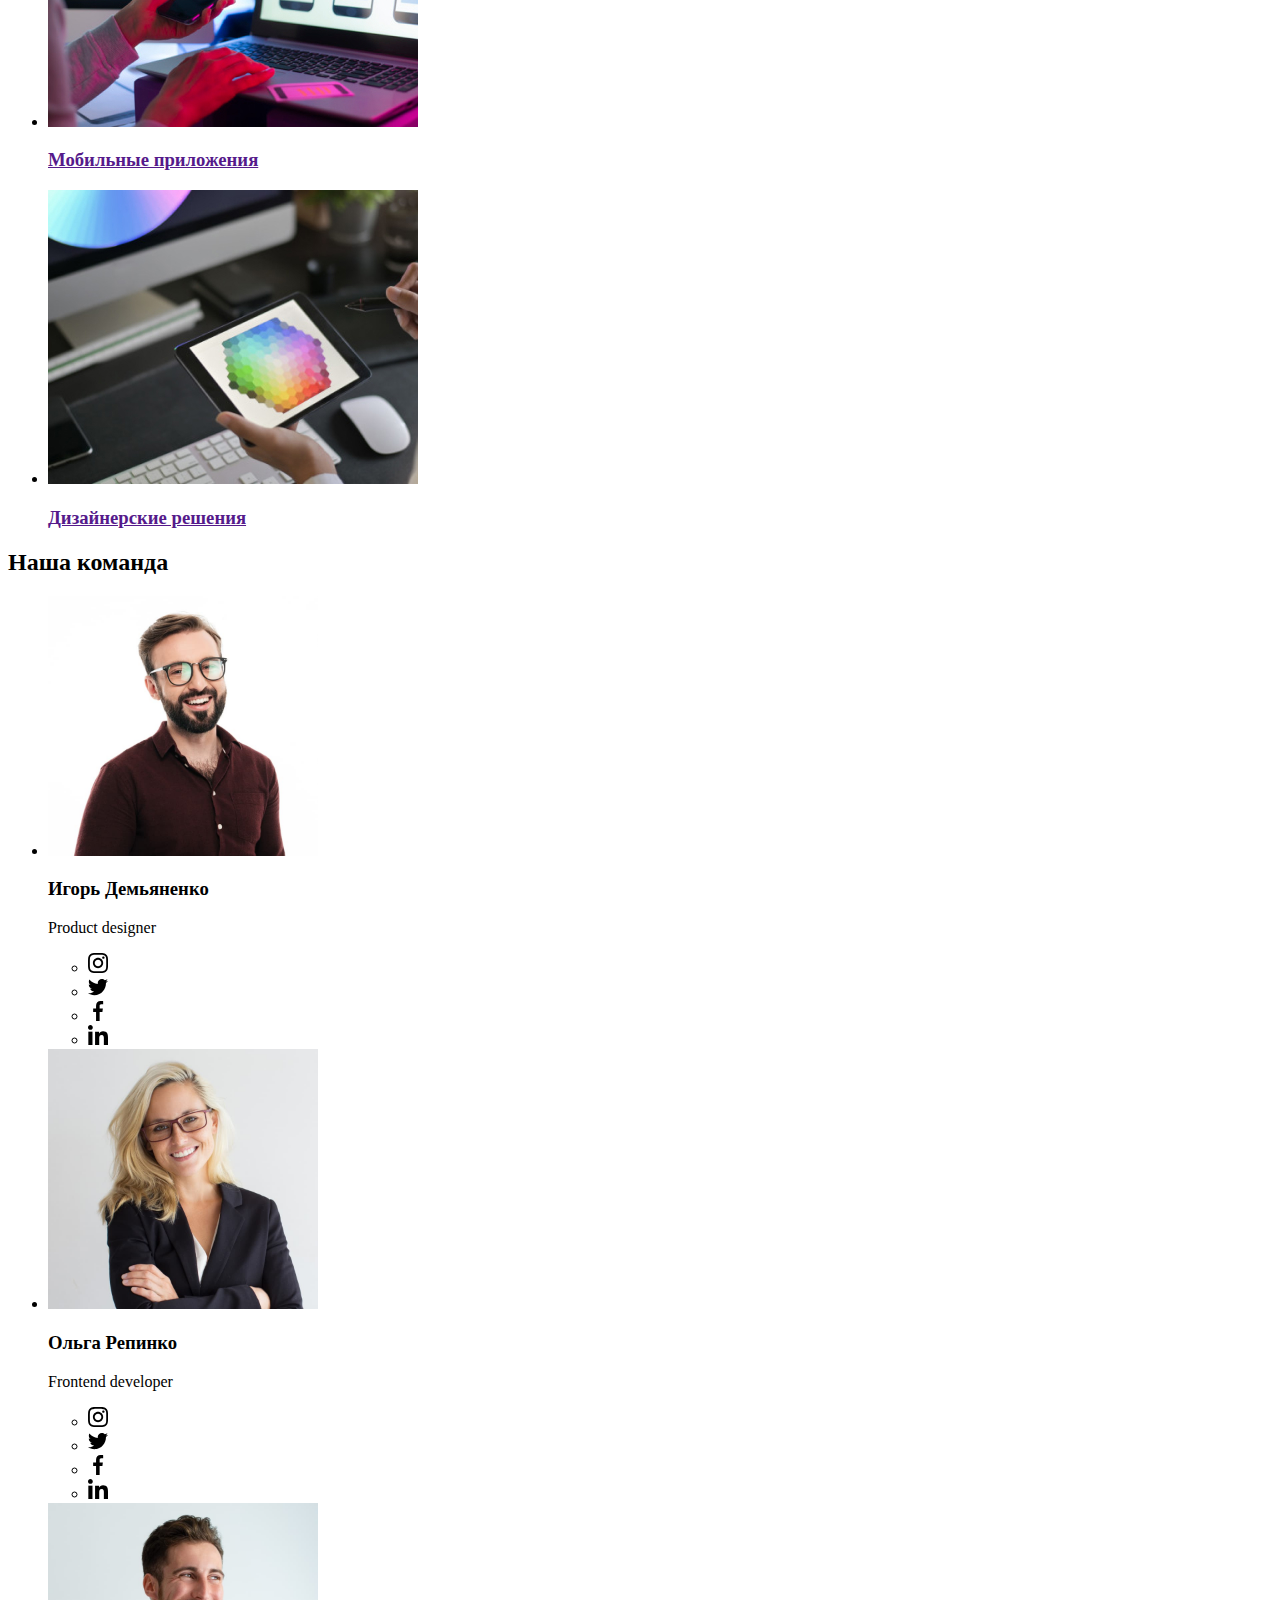
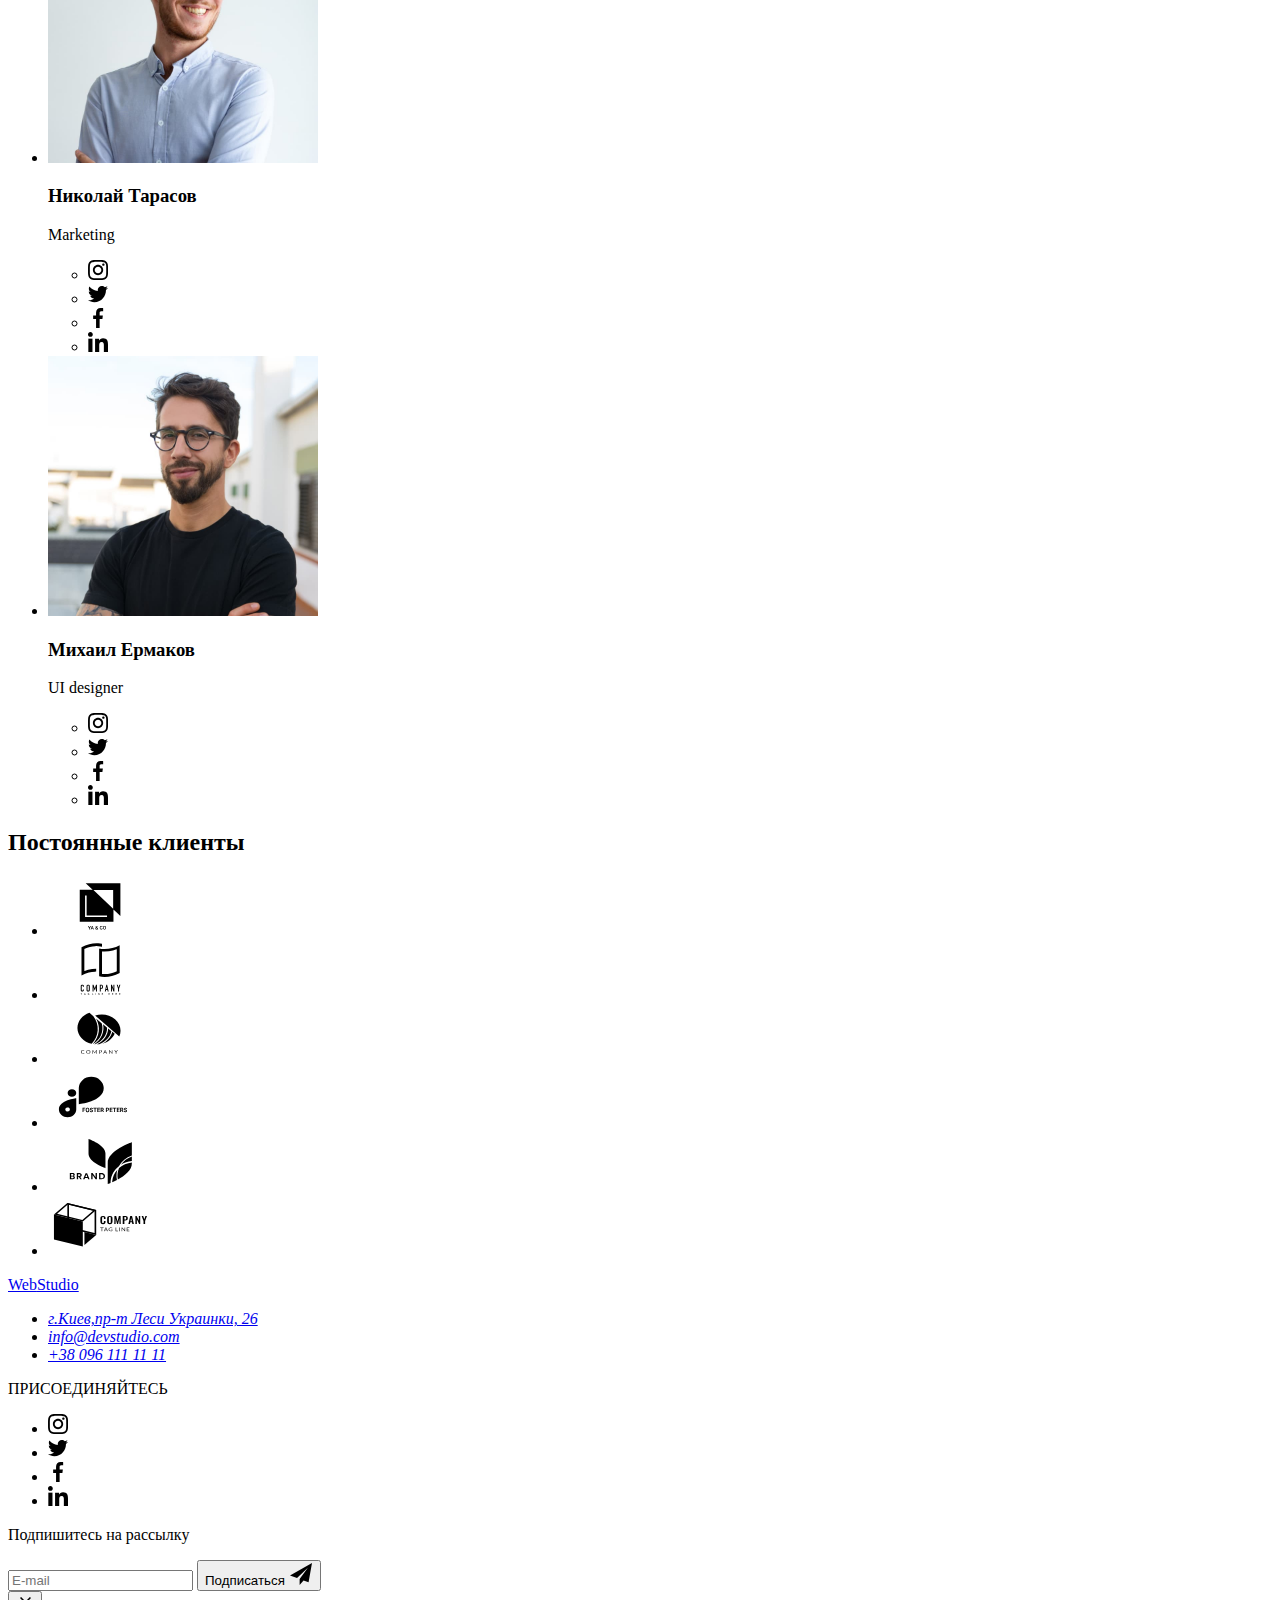
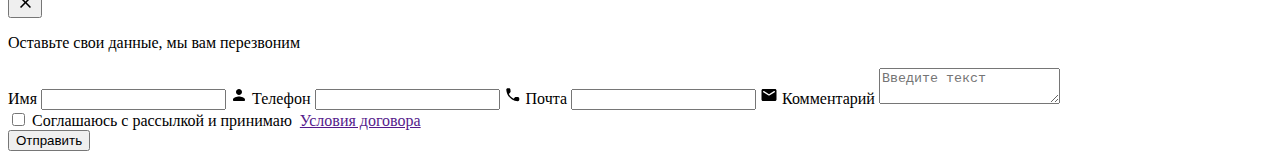
==== commit d90b7f52: "створення sass" ====
--- a/index.html
+++ b/index.html
@@ -18,7 +18,8 @@
       crossorigin="anonymous"
       referrerpolicy="no-referrer"
     />
-    <link rel="stylesheet" href="./css/styles.css" />
+    <!-- <link rel="stylesheet" href="./css/styles.css" /> -->
+    <link rel="stylesheet" href="./css/main.min.css/" />
   </head>
 
   <body>
--- a/css/styles.css
+++ b/css/styles.css
@@ -1,14 +1,6 @@
-html {
-  box-sizing: border-box;
-}
-
-*,
-*::before,
-*::after {
-  box-sizing: inherit;
-}
-
-:root {
+
+/* Variabless */
+/* :root {
   --main-text-color: #212121;
   --text-color: #757575;
   --accent-text-color: #2196f3;
@@ -21,8 +13,18 @@
   --border-color: #eeeeee;
   --social-icon-color: #afb1b8;
   --social-bg-lighte-color: #fff;
-}
-
+} */
+
+/* COMMON */
+/* html {
+  box-sizing: border-box;
+}
+
+*,
+*::before,
+*::after {
+  box-sizing: inherit;
+}
 body {
   margin: 0;
   color: var(--main-text-color);
@@ -56,9 +58,9 @@
 
 .link {
   text-decoration: none;
-}
-
-.container {
+} */
+
+/* .container {
   width: 1200px;
   padding-left: 15px;
   padding-right: 15px;
@@ -69,19 +71,22 @@
 .section {
   padding-top: 94px;
   padding-bottom: 94px;
-}
+} */
 
 /* section header */
-.header {
+
+/* HEADER */
+/* .header {
   border-bottom: 1px solid #ececec;
 }
 
 .header-container {
   display: flex;
   align-items: center;
-}
-
-.navigation {
+} */
+
+/* Navigation */
+/* .navigation {
   display: flex;
 }
 
@@ -95,30 +100,6 @@
   padding-bottom: 32px;
 }
 
-.logo {
-  font-family: Raleway, sans-serif;
-  font-weight: 700;
-  font-size: 26px;
-  line-height: 1.19;
-  text-decoration: none;
-  letter-spacing: 0.03em;
-  margin-right: 92px;
-  padding-top: 24px;
-  padding-bottom: 24px;
-}
-
-.logo-accent {
-  color: var(--accent-text-color);
-  transition: color 250ms cubic-bezier(0.4, 0, 0.2, 1);
-}
-
-.logo-accent:hover {
-  color: var(--accent-hover-color);
-}
-
-.logo-black-color {
-  color: #000000;
-}
 
 .navigation-link {
   font-weight: 500;
@@ -127,11 +108,6 @@
   letter-spacing: 0.02em;
   color: var(--main-text-color);
   transition: color 250ms cubic-bezier(0.4, 0, 0.2, 1);
-}
-
-.active {
-  color: var(--accent-text-color);
-
 }
 
 .navigation-link:hover {
@@ -165,9 +141,42 @@
   background-color: var(--accent-hover-color);
   border-radius: 2px;
   transform: translateY(1px);
-}
-
-.contacts-list {
+} */
+
+/* LOGO */
+
+
+/* .logo {
+  font-family: Raleway, sans-serif;
+  font-weight: 700;
+  font-size: 26px;
+  line-height: 1.19;
+  text-decoration: none;
+  letter-spacing: 0.03em;
+  margin-right: 92px;
+  padding-top: 24px;
+  padding-bottom: 24px;
+}
+
+.logo-accent {
+  color: var(--accent-text-color);
+  transition: color 250ms cubic-bezier(0.4, 0, 0.2, 1);
+}
+
+.logo-accent:hover {
+  color: var(--accent-hover-color);
+}
+
+.logo-black-color {
+  color: #000000;
+} */
+
+.active {
+  color: var(--accent-text-color);
+
+}
+/* Contacts */
+/* .contacts-list {
   display: flex;
   align-items: center;
   margin-left: auto;
@@ -229,10 +238,10 @@
 .contact-telephon-link:hover,
 :focus {
   color: var(--accent-text-color);
-}
+} */
 
 /* hero section */
-.hero {
+/* .hero {
   max-width: 1600px;
   margin-top: 0;
   margin-left: auto;
@@ -255,9 +264,11 @@
   color: var(--white-text-color);
   min-width: 696px;
   margin-bottom: 30px;
-}
-
-.modal-button {
+} */
+
+/* Components */
+
+/* .modal-button {
   min-width: 200px;
   padding: 10px 32px;
   font-weight: 700;
@@ -279,11 +290,11 @@
 
 .modal-button:hover {
   background-color: var(--accent-hover-color);
-}
+} */
 
 /* description section */
 
-.description-second-title {
+/* .description-second-title {
   font-weight: 700;
   font-size: 14px;
   line-height: 1.1;
@@ -328,11 +339,11 @@
 
 .description-list-item:not(:last-child) {
   margin-right: 30px;
-}
+} */
 
 /* SECTION ABOUT */
 
-.about {
+/* .about {
   padding-top: 0;
 }
 
@@ -385,10 +396,10 @@
   text-transform: uppercase;
   color: var(--white-text-color);
   background: rgba(47, 48, 58, 0.8);
-}
+} */
 
 /* team members */
-.team-list {
+/* .team-list {
   display: flex;
   flex-wrap: wrap;
   margin-left: -30px;
@@ -435,9 +446,12 @@
 
 .team {
   background-color: var(--secondary-bg-color);
-}
-
-.social-icon-in-card {
+} */
+
+
+
+/* COMPONENTS-SOCIAL */
+/* .social-icon-in-card {
   display: flex;
   width: 206px;
   margin: 0 auto;
@@ -464,10 +478,10 @@
 .social-icon-link:focus {
   color: var(--white-text-color);
   background-color: var(--accent-hover-color);
-}
+} */
 
 /* our clients section */
-.clients-list {
+/* .clients-list {
   display: flex;
   justify-content: space-between;
 }
@@ -498,10 +512,10 @@
 
 .client-icon-item:not(:last-child) {
   margin-right: 30px;
-}
+} */
 
 /* footer */
-.footer {
+/* .footer {
   padding: 60px 0;
   background-color: var(--bg-grey-color);
 
@@ -662,11 +676,12 @@
 .footer-social-icon-link:focus {
 
   background-color: var(--accent-hover-color)
-}
+} */
 
 /* END FOOTER */
 /* MODAL window */
-.backdrop {
+/* BACKDROP */
+/* .backdrop {
   position: fixed;
   top: 0;
   left: 0;
@@ -842,9 +857,6 @@
   margin-right: 8px;
 }
 
-.contact-form-checkbox-wrapper {
-  
-}
 
 .contact-form-btn {
   min-width: 200px;
@@ -875,10 +887,11 @@
 
 .contact-checkbox-agreement {
   color: var(--accent-text-color);
-}
+} */
 
 /* Footer-contact-form */
-.footer-form-container {
+
+/* .footer-form-container {
   display: flex;
   margin-left: 93px;
   width: 570px;
@@ -947,7 +960,7 @@
 .footer-btn-icon {
   margin-left: 10px;
   fill: currentColor;
-}
+} */
 
 /* PORTFOLIO */
 /* filter */
@@ -1125,8 +1138,8 @@
 .portfolio-list-item:nth-last-child(-n + 3) {
   margin-bottom: 0px;
 }
-
-.visually-hidden {
+/* UTILS _variables */
+/* .visually-hidden {
   position: absolute;
   width: 1px;
   height: 1px;
@@ -1135,4 +1148,4 @@
   overflow: hidden;
   border: 0;
   clip: rect(0 0 0 0);
-}+} */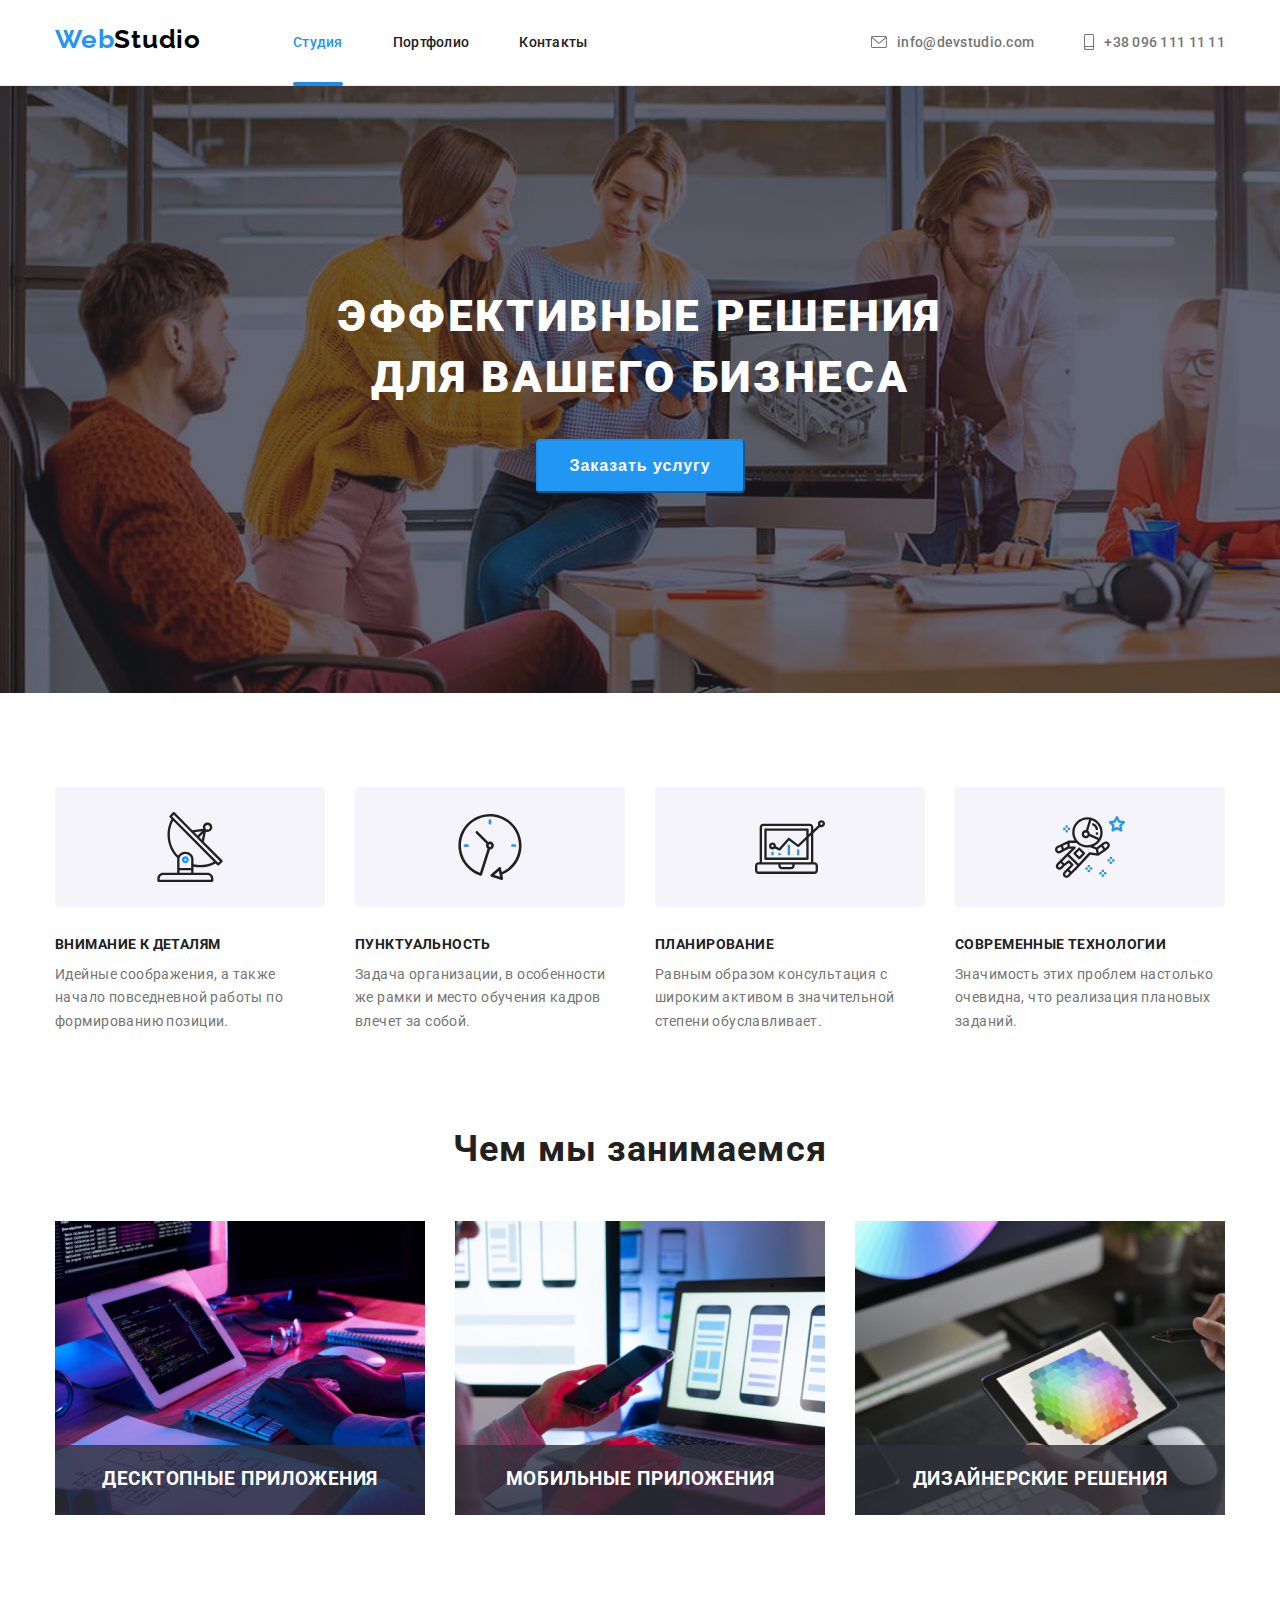
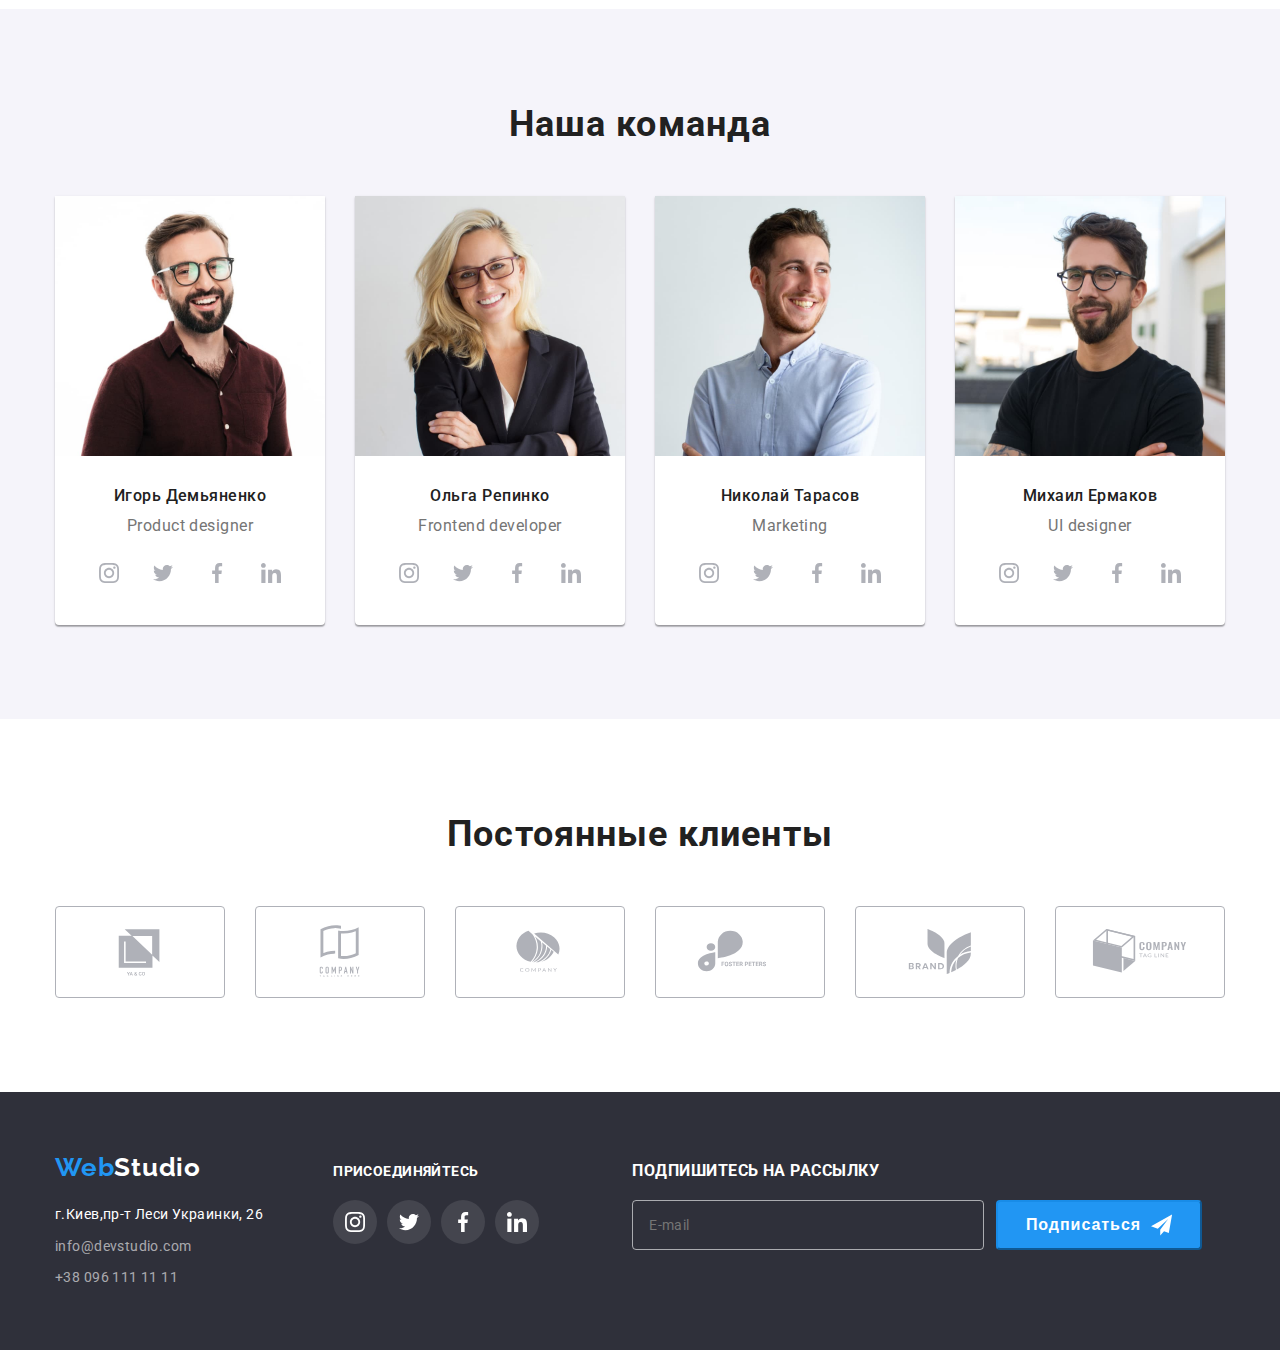
==== commit 514e44db: "add sass portfolio" ====
--- a/index.html
+++ b/index.html
@@ -19,7 +19,7 @@
       referrerpolicy="no-referrer"
     />
     <!-- <link rel="stylesheet" href="./css/styles.css" /> -->
-    <link rel="stylesheet" href="./css/main.min.css/" />
+    <link rel="stylesheet" href="./css/main.min.css" />
   </head>
 
   <body>
--- a/css/styles.css
+++ b/css/styles.css
@@ -171,10 +171,12 @@
   color: #000000;
 } */
 
-.active {
+
+/* COMPONTNTS */
+/* .active {
   color: var(--accent-text-color);
 
-}
+} */
 /* Contacts */
 /* .contacts-list {
   display: flex;
@@ -964,7 +966,10 @@
 
 /* PORTFOLIO */
 /* filter */
-.filter-list-container {
+
+
+
+/* .filter-list-container {
   display: flex;
   justify-content: center;
   margin-right: auto;
@@ -972,7 +977,7 @@
   margin-bottom: 50px;
 }
 
-.portfolio-list-btn {
+.portfolio-filter-list-btn {
   font-size: 16px;
   line-height: 1.6;
   letter-spacing: 0.03em;
@@ -983,6 +988,11 @@
   font-weight: 500;
   font-size: 16px;
   line-height: 1.6px;
+    display: flex;
+    display: block;
+    justify-content: center;
+    margin-top: 0;
+    padding-left: 0;
 }
 
 .filter-btn {
@@ -1000,7 +1010,7 @@
   transition: color 250ms cubic-bezier(0.4, 0, 0.2, 1), background-color 250ms cubic-bezier(0.4, 0, 0.2, 1), box-shadow 250ms cubic-bezier(0.4, 0, 0.2, 1), border-radius 250ms cubic-bezier(0.4, 0, 0.2, 1);
 }
 
-.portfolio-list-btn:not(:last-child) {
+.portfolio-filter-list-btn:not(:last-child) {
   margin-right: 8px;
 }
 
@@ -1025,17 +1035,14 @@
   margin-right: auto;
   margin-left: auto;
   margin-bottom: 50px;
-}
-
-.portfolio-list-btn {
-  display: flex;
-  display: block;
-  justify-content: center;
-  margin-top: 0;
-  padding-left: 0;
-}
-
-.menu-portfolio {
+} */
+
+
+
+
+/* PORTFOLIO-LIST */
+
+/* .menu-portfolio {
   padding-top: 94px;
   padding-bottom: 94px;
 }
@@ -1053,12 +1060,70 @@
   transition: box-shadow 250ms cubic-bezier(0.4, 0, 0.2, 1);
 }
 
-.portfolio-overlay {
+
+
+.portfolio-link-img:hover {
+  box-shadow: 0px 1px 1px rgba(0, 0, 0, 0.12),
+    0px 4px 4px rgba(0, 0, 0, 0.06),
+    1px 4px 6px rgba(0, 0, 0, 0.16);
+}
+
+.portfolio-link-img:focus {
+  box-shadow: 0px 1px 1px rgba(0, 0, 0, 0.12),
+    0px 4px 4px rgba(0, 0, 0, 0.06),
+    1px 4px 6px rgba(0, 0, 0, 0.16);
+}
+
+.portfolio-list-title {
+  font-weight: bold;
+  font-size: 18px;
+  line-height: 2;
+  letter-spacing: 0.06em;
+  color: var(--main-text-color);
+  background-color: #ffffff;
+  display: flex;
+  flex-wrap: wrap;
+  margin-bottom: 4px;
+}
+
+.portfolio-list-text {
+  font-size: 16px;
+  line-height: 1.9;
+  letter-spacing: 0.03em;
+  color: var(--text-color);
+  background-color: #ffffff;
+}
+
+.portfolio-list-container {
+  border-left: 1px solid var(--border-color);
+  border-bottom: 1px solid var(--border-color);
+  border-right: 1px solid var(--border-color);
+  padding: 20px 24px;
+
+}
+
+.portfolio-list {
+  display: flex;
+  flex-wrap: wrap;
+}
+
+.portfolio-list-item:not(:nth-child(3n)) {
+  margin-right: 30px;
+  background-color: white;
+  padding: 0;
+}
+
+.portfolio-list-item:nth-last-child(-n + 3) {
+  margin-bottom: 0px;
+} */
+/* .portfolio-overlay {
   position: relative;
   overflow: hidden;
 }
 
-.overlay {
+
+/* PORTFOLIO-OVERLAY */
+/* .overlay {
 
   position: absolute;
   top: 0;
@@ -1082,62 +1147,7 @@
 .portfolio-link-img:focus .overlay {
   transform: translate(0%);
 
-}
-
-.portfolio-link-img:hover {
-  box-shadow: 0px 1px 1px rgba(0, 0, 0, 0.12),
-    0px 4px 4px rgba(0, 0, 0, 0.06),
-    1px 4px 6px rgba(0, 0, 0, 0.16);
-}
-
-.portfolio-link-img:focus {
-  box-shadow: 0px 1px 1px rgba(0, 0, 0, 0.12),
-    0px 4px 4px rgba(0, 0, 0, 0.06),
-    1px 4px 6px rgba(0, 0, 0, 0.16);
-}
-
-.portfolio-list-title {
-  font-weight: bold;
-  font-size: 18px;
-  line-height: 2;
-  letter-spacing: 0.06em;
-  color: var(--main-text-color);
-  background-color: #ffffff;
-  display: flex;
-  flex-wrap: wrap;
-  margin-bottom: 4px;
-}
-
-.portfolio-list-text {
-  font-size: 16px;
-  line-height: 1.9;
-  letter-spacing: 0.03em;
-  color: var(--text-color);
-  background-color: #ffffff;
-}
-
-.portfolio-list-container {
-  border-left: 1px solid var(--border-color);
-  border-bottom: 1px solid var(--border-color);
-  border-right: 1px solid var(--border-color);
-  padding: 20px 24px;
-
-}
-
-.portfolio-list {
-  display: flex;
-  flex-wrap: wrap;
-}
-
-.portfolio-list-item:not(:nth-child(3n)) {
-  margin-right: 30px;
-  background-color: white;
-  padding: 0;
-}
-
-.portfolio-list-item:nth-last-child(-n + 3) {
-  margin-bottom: 0px;
-}
+} */ 
 /* UTILS _variables */
 /* .visually-hidden {
   position: absolute;
--- a/css/main.min.css
+++ b/css/main.min.css
@@ -0,0 +1,2 @@
+:root{--main-text-color: #212121;--text-color: #757575;--accent-text-color: #2196f3;--accent-hover-color: #188ce8;--white-text-color: #ffffff;--button-bg-grey-color: #f5f4fa;--main-bg-color: #fffffff;--secondary-bg-color: #f5f4fa;--bg-grey-color: #2f303a;--border-color: #eeeeee;--social-icon-color: #afb1b8;--social-bg-lighte-color: #fff}.visually-hidden{position:absolute;width:1px;height:1px;margin:-1px;padding:0;overflow:hidden;border:0;clip:rect(0 0 0 0)}html{box-sizing:border-box}*,*::before,*::after{box-sizing:inherit}body{margin:0;color:var(--main-text-color);font-family:Roboto, sans-serif}h1,h2,h3,p{margin-top:0;margin-bottom:0}ul,ol{margin-top:0;margin-bottom:0;padding-left:0}img{display:block;max-width:100%;height:auto}.list{list-style:none}.link{text-decoration:none}.container{width:1200px;padding-left:15px;padding-right:15px;margin-left:auto;margin-right:auto}.section{padding-top:94px;padding-bottom:94px}.header{border-bottom:1px solid #ececec}.header-container{display:flex;align-items:center}.navigation{display:flex}.navigation-list{display:flex;align-items:center}.navigation-link{padding-top:32px;padding-bottom:32px}.navigation-link{font-weight:500;font-size:14px;line-height:1.4;letter-spacing:0.02em;color:var(--main-text-color);transition:color 250ms cubic-bezier(0.4, 0, 0.2, 1)}.navigation-link:hover{color:var(--accent-text-color)}.navigation-link:focus{color:var(--accent-text-color)}.navigation-list-item:not(:last-child){margin-right:50px}.navigation-list-item{display:block;position:relative;padding-top:32px;padding-bottom:32px}.navigation-link.active::after{content:"";display:block;position:absolute;bottom:0;left:0;width:100%;height:4px;background-color:var(--accent-hover-color);border-radius:2px;transform:translateY(1px)}.logo{font-family:Raleway, sans-serif;font-weight:700;font-size:26px;line-height:1.19;text-decoration:none;letter-spacing:0.03em;margin-right:92px;padding-top:24px;padding-bottom:24px}.logo-accent{color:var(--accent-text-color);transition:color 250ms cubic-bezier(0.4, 0, 0.2, 1)}.logo-accent:hover{color:var(--accent-hover-color)}.logo-black-color{color:#000000}.contacts-list{display:flex;align-items:center;margin-left:auto}.contact-mail{display:flex;align-items:center;margin-right:50px}.contact-telephon{display:flex;display:block;box-sizing:border-box;align-items:center}.contact-telephon-link{display:flex;justify-content:center;align-items:center;font-weight:500;font-size:14px;line-height:1.4;letter-spacing:0.02em;color:var(--text-color);padding-top:32px;padding-bottom:32px;transition:color 250ms cubic-bezier(0.4, 0, 0.2, 1)}.contact-mail-link{display:flex;justify-content:center;align-items:center;font-weight:500;font-size:14px;line-height:1.4;letter-spacing:0.02em;color:var(--text-color);padding-top:32px;padding-bottom:32px;transition:color 250ms cubic-bezier(0.4, 0, 0.2, 1)}.mail-icon{margin-right:10px;fill:currentColor}.contact-mail-link:hover,:focus{color:var(--accent-text-color)}.contact-telephon-link:hover,:focus{color:var(--accent-text-color)}.modal-button{min-width:200px;padding:10px 32px;font-weight:700;font-size:16px;line-height:1.9;align-items:center;text-align:center;letter-spacing:0.06em;color:var(--white-text-color);background-color:var(--accent-text-color);cursor:pointer;border-radius:4px;border-color:var(--accent-hover-color);display:flex;margin-left:auto;margin-right:auto;transition:background-color 250ms cubic-bezier(0.4, 0, 0.2, 1)}.modal-button:hover{background-color:var(--accent-hover-color)}.active{color:var(--accent-text-color)}.hero{max-width:1600px;margin-top:0;margin-left:auto;margin-right:auto;padding:200px 0;background-image:linear-gradient(rgba(47,48,58,0.4), rgba(47,48,58,0.4)),url("../images/Img5.jpg");background-size:cover;background-color:#c4c4c4}.main-title{font-weight:900;font-size:44px;line-height:1.4;text-align:center;letter-spacing:0.06em;text-transform:uppercase;color:var(--white-text-color);min-width:696px;margin-bottom:30px}.description-second-title{font-weight:700;font-size:14px;line-height:1.1;letter-spacing:0.03em;text-transform:uppercase;color:var(--main-text-color);margin-bottom:10px}.description-image{display:block;display:flex;justify-content:center;align-items:center;width:270px;height:120px;background-color:var(--secondary-bg-color);border-radius:4px;margin-bottom:30px}.description-text{font-size:14px;line-height:1.7;letter-spacing:0.03em;color:var(--text-color)}.description-list{display:flex}.description-list-item{flex-basis:calc((100% - 120px) / 4)}.description-list-item:last-child{margin-right:0px}.description-list-item:not(:last-child){margin-right:30px}.about{padding-top:0}.about-title,.team-title,.our-clients-title{font-weight:700;font-size:36px;line-height:1.2;text-align:center;letter-spacing:0.03em;color:var(--main-text-color);margin-bottom:50px}.about-list{display:flex;justify-content:space-between;cursor:pointer}.about-img{display:block;max-width:100%;height:auto}.about-list-photo:not(:last-child){margin-right:30px}.about-list-photo{position:relative}.about-overlay{position:absolute;display:flex;justify-content:center;align-items:center;width:100%;height:70px;bottom:0;font-style:normal;font-weight:700;line-height:1.14;text-align:center;letter-spacing:0.03em;text-transform:uppercase;color:var(--white-text-color);background:rgba(47,48,58,0.8)}.team-list{display:flex;flex-wrap:wrap;margin-left:-30px;margin-top:-30px;padding:0}.team-member-photo{flex-basis:calc((100% - 120px) / 4);margin-left:30px;margin-top:30px;background-color:white;box-shadow:0px 1px 3px rgba(0,0,0,0.12),0px 1px 1px rgba(0,0,0,0.14),0px 2px 1px rgba(0,0,0,0.2);border-radius:0px 0px 4px 4px}.team-teatle{margin-bottom:50px}.team-member-name{font-weight:500;font-size:16px;line-height:1.2;letter-spacing:0.03em;text-align:center;color:var(--main-text-color);margin-bottom:10px}.team-member-profesion{font-size:16px;line-height:1.2;letter-spacing:0.03em;text-align:center;color:var(--text-color);margin-bottom:16px}.team-under-photo-content{padding:30px 32px}.team{background-color:var(--secondary-bg-color)}.social-icon-in-card{display:flex;width:206px;margin:0 auto;justify-content:space-between}.social-icon-link{display:flex;justify-content:center;align-items:center;width:44px;height:44px;background-color:var(--white-text-color);border-radius:50%;color:var(--social-icon-color);transition:color 250ms cubic-bezier(0.4, 0, 0.2, 1),background-color 250ms cubic-bezier(0.4, 0, 0.2, 1)}.social-icon{fill:currentColor}.social-icon-link:hover,.social-icon-link:focus{color:var(--white-text-color);background-color:var(--accent-hover-color)}.clients-list{display:flex;justify-content:space-between}.client-icon-link{display:flex;justify-content:center;align-items:center;width:170px;height:92px;align-items:center;color:var(--social-icon-color);border:1px solid var(--social-icon-color);border-radius:4px;transition:color 250ms cubic-bezier(0.4, 0, 0.2, 1),border 250ms cubic-bezier(0.4, 0, 0.2, 1)}.client-icon{fill:currentColor}.client-icon-link:hover,.client-icon-link:focus{color:var(--accent-hover-color);border:1px solid var(--accent-hover-color)}.client-icon-item:not(:last-child){margin-right:30px}.footer{padding:60px 0;background-color:var(--bg-grey-color)}.footer-container{display:flex;align-items:baseline;padding:0 15px;margin:0 auto}.address{font-size:14px;line-height:1.7;letter-spacing:0.03em;color:var(--white-text-color);font-style:normal;min-width:230px;transition:color 250ms cubic-bezier(0.4, 0, 0.2, 1)}.address-link{display:inline-block;margin-bottom:8px}.mail{font-style:normal;font-size:14px;line-height:1.7;letter-spacing:0.03em;color:rgba(255,255,255,0.6);margin-bottom:8px;transition:color 250ms cubic-bezier(0.4, 0, 0.2, 1)}.footer-contact-mail-link{font-family:Roboto;font-style:normal;font-size:14px;line-height:1.7;letter-spacing:0.03em;color:rgba(255,255,255,0.6);margin-bottom:8px;transition:color 250ms cubic-bezier(0.4, 0, 0.2, 1)}.phone-number{font-style:normal;font-size:14px;line-height:1.7;letter-spacing:0.03em;color:rgba(255,255,255,0.6);margin-bottom:8px}.phone-number{margin-bottom:0px;transition:color 250ms cubic-bezier(0.4, 0, 0.2, 1)}.address-list{display:block}.address-list,.mail{align-content:space-around}a.logo.link{display:block}.logo-footer{font-family:Raleway, sans-serif;font-weight:700;font-size:26px;line-height:1.19;text-decoration:none;letter-spacing:0.03em;display:block;margin-bottom:20px}.logo-white-color{color:var(--white-text-color)}.address:hover{color:var(--accent-hover-color)}.mail:hover{color:var(--accent-hover-color)}.phone-number:hover{color:var(--accent-hover-color)}.address:focus{color:var(--accent-hover-color)}.footer-contact-mail-link:hover,.footer-contact-mail-link:focus{color:var(--accent-hover-color)}.mail:focus{color:var(--accent-hover-color)}.phone-number:focus{color:var(--accent-hover-color)}.footer-social{margin-left:70px}.footer-social-title{font-weight:700;font-size:14px;line-height:1.14;letter-spacing:0.03em;text-transform:uppercase;color:var(--white-text-color);margin-bottom:20px}.footer-social-icon-link{display:flex;justify-content:center;align-items:center;width:44px;height:44px;background-color:rgba(255,255,255,0.1);border-radius:50%;transition:background-color 250ms cubic-bezier(0.4, 0, 0.2, 1)}.footer-social-icon{color:var(--white-text-color)}.footer-social-icon-link{fill:currentColor}.footer-social-icon-link:hover,.footer-social-icon-link:focus{background-color:var(--accent-hover-color)}.footer-form-container{display:flex;margin-left:93px;width:570px;height:78px}.footer-form-title{display:block;margin-left:93px;margin-bottom:20px;font-family:'Roboto';font-style:normal;font-weight:700;line-height:1.14;letter-spacing:0.03em;text-transform:uppercase;color:var(--white-text-color)}.footer-contact-form-input{width:358px;height:50px;padding:15px 16px;margin-right:12px;font-family:inherit;font-weight:400;font-size:14px;line-height:1.25;letter-spacing:0.03em;color:var(--text-color);border:1px solid rgba(255,255,255,0.6);border-radius:4px;background-color:transparent;transition:border 250ms cubic-bezier(0.4, 0, 0.2, 1);cursor:pointer}.footer-btn-submit{min-width:200px;height:50px;padding:10px 28px;font-weight:700;font-size:16px;line-height:1.9;justify-content:center;align-items:center;letter-spacing:0.06em;color:var(--white-text-color);background-color:var(--accent-text-color);cursor:pointer;border-radius:4px;border-color:var(--accent-hover-color);outline:none;display:flex;margin-left:auto;margin-right:auto;transition:box-shadow 250ms cubic-bezier(0.4, 0, 0.2, 1),background-color 250ms cubic-bezier(0.4, 0, 0.2, 1)}.footer-btn-submit:hover,.footer-btn-submit:focus{box-shadow:0px 4px 4px rgba(0,0,0,0.15);background-color:var(--accent-hover-color)}.footer-btn-icon{margin-left:10px;fill:currentColor}.backdrop{position:fixed;top:0;left:0;width:100vw;height:100vh;background-color:rgba(0,0,0,0.2);transition:opacity 250ms linear, visibility 250ms linear}.backdrop.is-hidden{opacity:0;visibility:hidden;pointer-events:none}.modal{position:absolute;top:50%;left:50%;transform:translate(-50%, -50%);width:528px;height:580px;background-color:#fff;padding:40px}.modal-close-btn{position:absolute;top:8px;right:8px;display:flex;justify-content:center;align-items:center;width:30px;height:30px;border-radius:50%;border:1px solid rgba(0,0,0,0.1);background-color:transparent;padding:0;cursor:pointer}.contact-form-field{display:block;margin-bottom:10px}.contact-form-input-wrapper{position:relative;display:block;margin-top:6px}.contact-form-input{width:100%;height:40px;padding-left:42px;border:1px solid rgba(33,33,33,0.2);box-sizing:border-box;border-radius:4px;color:var(--main-text-color);cursor:pointer;transition:border-color 250ms linear}.contact-form-input:focus{outline:none;border-color:var(--accent-hover-color);fill:var(--accent-hover-color)}.contact-form-main-title{font-style:normal;font-weight:700;line-height:1.15;font-size:20px;text-align:center;letter-spacing:0.03em;margin-bottom:12px}.contact-form-title{font-style:normal;font-weight:400;font-size:12px;line-height:1.17;letter-spacing:0.01em;margin-bottom:4px;color:var(--text-color)}.user-name-icon{position:absolute;top:50%;left:12px;transform:translateY(-50%);color:currentColor;transition:border-color 250ms linear}.contact-form-input:focus+.user-name-icon{border-color:var(--accent-hover-color);fill:var(--accent-hover-color)}.contact-form-textarea{display:block;margin-bottom:20px}.contact-form-textarea-text{display:block;margin-bottom:4px;color:var(--text-color)}.contact-form-message{width:100%;height:120px;padding:12px 16px;margin-top:4px;resize:none;border:1px solid rgba(33,33,33,0.2);box-sizing:border-box;border-radius:4px;transition:border-color 250ms linear;cursor:pointer;color:var(--main-text-color)}.contact-form-message:focus{border-color:var(--accent-hover-color);outline:none}.contact-form-checkbox-label{display:flex;align-items:center;justify-content:center;font-style:normal;font-weight:400;font-size:14px;line-height:1.71;cursor:pointer}.contact-form-checkbox:focus+.contact-form-checkbox-label::before{outline:2px solid #000000}.contact-form-checkbox:checked+.contact-form-checkbox-label::before{background-image:url(../images/check.svg);outline:none}.contact-form-checkbox-label::before{display:inline-block;width:16px;height:15px;outline:2px solid #212121;border-radius:3px;content:"";cursor:pointer;margin-right:8px}.contact-form-btn{min-width:200px;padding:10px 32px;font-weight:700;font-size:16px;line-height:1.9;justify-content:center;align-items:center;letter-spacing:0.06em;color:var(--white-text-color);background-color:var(--accent-text-color);cursor:pointer;border-radius:4px;border-color:var(--accent-hover-color);display:flex;margin-top:30px;margin-left:auto;margin-right:auto;transition:box-shadow 250ms cubic-bezier(0.4, 0, 0.2, 1);border:transparent}.contact-form-btn:hover,.contact-form-btn:focus{box-shadow:0px 4px 4px rgba(0,0,0,0.15)}.contact-checkbox-agreement{color:var(--accent-text-color)}.filter-list-container{display:flex;justify-content:center;margin-right:auto;margin-left:auto;margin-bottom:50px}.portfolio-filter-list-btn{font-size:16px;line-height:1.6;letter-spacing:0.03em;color:var(--main-text-color);cursor:pointer;font-family:Roboto;font-style:normal;font-weight:500;font-size:16px;line-height:1.6px;display:flex;display:block;justify-content:center;margin-top:0;padding-left:0}.filter-btn{font-family:Roboto;font-style:normal;font-weight:500;font-size:16px;line-height:1.6;background-color:var(--button-bg-grey-color);border-color:var(--button-bg-grey-color);border-radius:4px;border-width:0;padding:6px 22px;cursor:pointer;transition:color 250ms cubic-bezier(0.4, 0, 0.2, 1),background-color 250ms cubic-bezier(0.4, 0, 0.2, 1),box-shadow 250ms cubic-bezier(0.4, 0, 0.2, 1),border-radius 250ms cubic-bezier(0.4, 0, 0.2, 1)}.portfolio-filter-list-btn:not(:last-child){margin-right:8px}.active-filter-btn{color:var(--white-text-color);background-color:var(--accent-hover-color)}.filter-btn:hover,.filter-btn:focus{color:var(--white-text-color);background-color:var(--accent-hover-color);box-shadow:0px 3px 1px rgba(0,0,0,0.1),0px 1px 2px rgba(0,0,0,0.08),0px 2px 2px rgba(0,0,0,0.12);border-radius:4px}.portfolio-filter-list{display:flex;justify-content:center;margin-right:auto;margin-left:auto;margin-bottom:50px}.menu-portfolio{padding-top:94px;padding-bottom:94px}.portfolio-list-item{display:block;width:370px;margin-bottom:30px}.portfolio-link-img{display:block;position:relative;transition:box-shadow 250ms cubic-bezier(0.4, 0, 0.2, 1)}.portfolio-link-img:hover{box-shadow:0px 1px 1px rgba(0,0,0,0.12),0px 4px 4px rgba(0,0,0,0.06),1px 4px 6px rgba(0,0,0,0.16)}.portfolio-link-img:focus{box-shadow:0px 1px 1px rgba(0,0,0,0.12),0px 4px 4px rgba(0,0,0,0.06),1px 4px 6px rgba(0,0,0,0.16)}.portfolio-list-title{font-weight:bold;font-size:18px;line-height:2;letter-spacing:0.06em;color:var(--main-text-color);background-color:#ffffff;display:flex;flex-wrap:wrap;margin-bottom:4px}.portfolio-list-text{font-size:16px;line-height:1.9;letter-spacing:0.03em;color:var(--text-color);background-color:#ffffff}.portfolio-list-container{border-left:1px solid var(--border-color);border-bottom:1px solid var(--border-color);border-right:1px solid var(--border-color);padding:20px 24px}.portfolio-list{display:flex;flex-wrap:wrap}.portfolio-list-item:not(:nth-child(3n)){margin-right:30px;background-color:white;padding:0}.portfolio-list-item:nth-last-child(-n+3){margin-bottom:0px}.portfolio-overlay{position:relative;overflow:hidden}.overlay{position:absolute;top:0;left:0;width:100%;height:100%;font-family:Roboto;font-style:normal;font-weight:400;line-height:1.6;letter-spacing:0.03em;color:var(--white-text-color);background-color:rgba(33,150,243,0.9);padding:64px 24px;overflow:auto;transform:translateY(100%);transition:transform 250ms cubic-bezier(0.4, 0, 0.2, 1)}.portfolio-link-img:hover .overlay,.portfolio-link-img:focus .overlay{transform:translate(0%)}
+/*# sourceMappingURL=main.min.css.map */